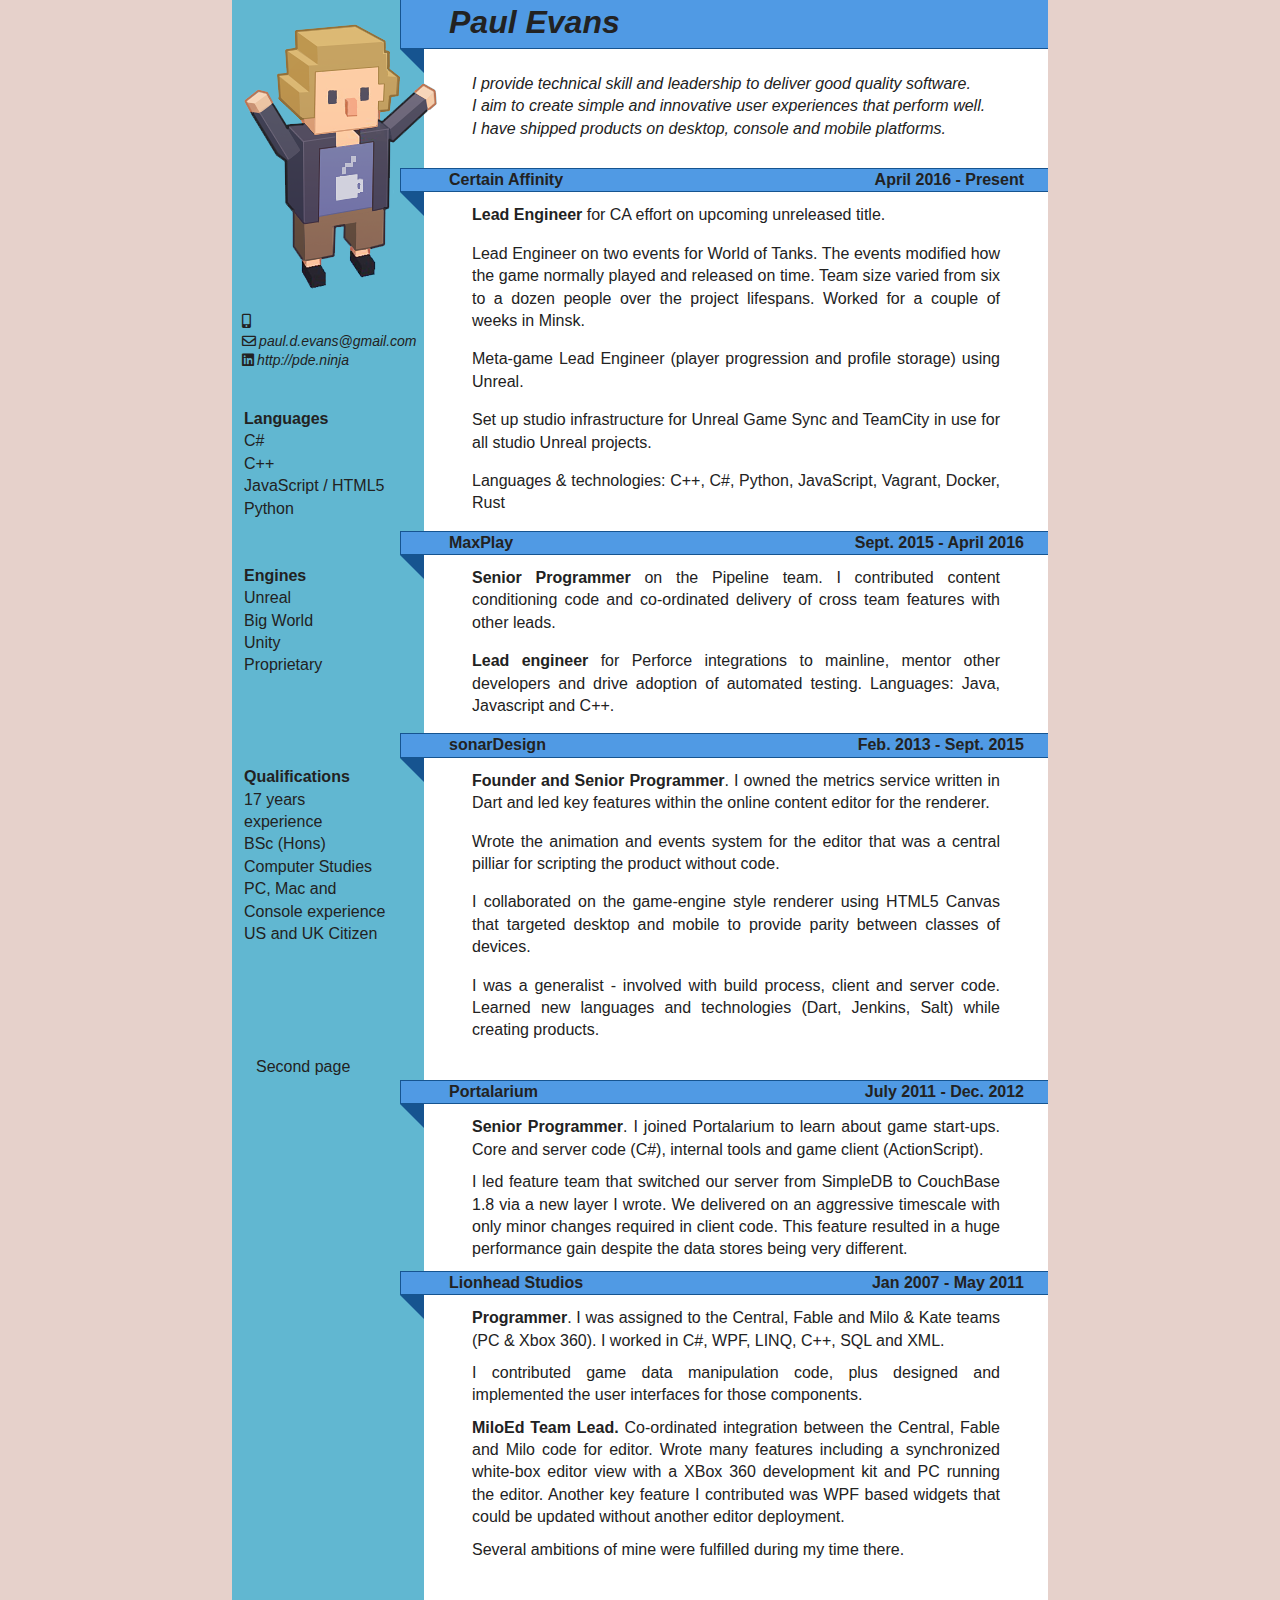
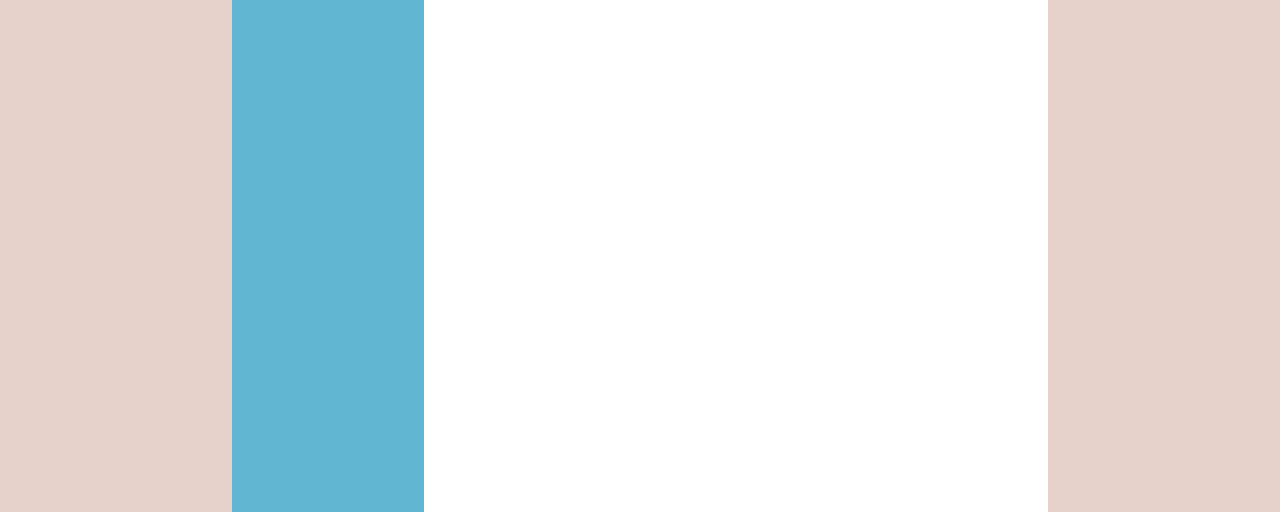
==== index.html @ 10032c57 "Added shipped part of goal" ====
<!doctype html>
<html class="no-js" lang="">
<head>
    <meta charset="utf-8">
    <meta http-equiv="x-ua-compatible" content="ie=edge">
    <title>Paul Evans Resume</title>
    <meta name="description" content="">
    <meta name="viewport" content="width=device-width, initial-scale=1">

    <link rel="apple-touch-icon" href="apple-touch-icon.png">
    <!-- Place favicon.ico in the root directory -->

    <link rel="stylesheet" href="css/normalize.css">
    <link href="css/fontawesome-all.css" rel="stylesheet">
    <!-- -->
    <!--
    <link rel="stylesheet" href="css/2016_main.css" title="chronological" id="mainStyle">
    <link rel="stylesheet" href="css/plain.css" title="plain">
    <link rel="stylesheet" href="css/201805_time_bubbles.css" id="mainStyle">
    -->
    <link rel="stylesheet" href="css/201805_clips.css" title="clips" id="mainStyle">
    <link rel="stylesheet" href="css/private.css">
    <link rel="stylesheet" href="no_dist/css/private.css">

    <script src="js/vendor/modernizr-2.8.3.min.js"></script>
</head>

<body class="color5bg" onload="finishedLoading()">
<!--[if lt IE 8]>
<p class="browserupgrade">You are using an <strong>outdated</strong> browser. Please <a href="http://browsehappy.com/">upgrade
    your browser</a> to improve your experience.</p>
<![endif]-->

<section class="resumePage">
    <span class="column1 color4bg">&nbsp;</span>
    <img id="changeToPlainElement" class="portraitImage201806" src="img/paule3.png"/>

    <address class="author color3abg">
        <a class="author" rel="author" id="changeToChronologicalElement">Paul Evans</a>
    </address>
    <span class="headerDecoration"></span>

    <address class="addressDetail">
        <span>
            <i class="addressInfo fas fa-mobile-alt ">&nbsp;</i><span class="mobilePhone"></span>
            <i class="addressInfo far fa-envelope ">&nbsp;</i><span class="personalEmail"></span>
            <i class="fab fa-linkedin addressInfo">&nbsp;</i><a href="http://pde.ninja">http://pde.ninja</a>
        </span>
    </address>

    <article class="goal">
        <span class="goalSentence">I provide technical skill and leadership to deliver good quality software.</span>
        <span class="goalSentence">I aim to create simple and innovative user experiences that perform well.</span>
        <span class="goalSentence">I have shipped products on desktop, console and mobile platforms. </span>
    </article>

    <article class="skills">
        <article>
            <ul>
                <li>
                    <ul>
                        <header>Languages</header>
                        <li>C#</li>
                        <li>C++</li>
                        <li>JavaScript / HTML5</li>
                        <li>Python</li>
                        <li>&nbsp;</li>
                        <li>&nbsp;</li>
                    </ul>
                </li>
                <li>
                    <ul>
                        <header>Engines</header>
                        <li>Unreal</li>
                        <li>Big World</li>
                        <li>Unity</li>
                        <li>Proprietary</li>
                        <li>&nbsp;</li>
                        <li>&nbsp;</li>
                        <li>&nbsp;</li>
                        <li>&nbsp;</li>
                    </ul>
                </li>
                <li>
                    <ul>
                        <header>Qualifications</header>
                        <li>17 years experience</li>
                        <li>BSc (Hons) Computer Studies</li>
                        <li>PC, Mac and Console experience</li>
                        <li>US and UK Citizen</li>
                        <li>&nbsp;</li>
                    </ul>
                </li>
            </ul>
        </article>

        <span class="skillsBoxDecoration"><span></span><span></span><span></span></span>
    </article>


    <section class="experience">
        <ul>
            <li>
                <article>
                    <header class="color3abg"><span>Certain Affinity</span><time class="timeLineDate" datetime="2016-04-01T00:00">
                        <span class="fromDate">April 2016</span>
                        - <span class="toDate">Present</span></time></header>
                    <span class="experienceHeaderDecoration"></span>

                    <article>
                        <p><span class="jobRole">Lead Engineer</span> for CA effort on upcoming unreleased title.</p>
                        <p>Lead Engineer on two events for World of Tanks.
                            The events modified how the game normally played and released on time. Team size varied from six to a dozen people over the project lifespans. Worked for a couple of weeks in Minsk.</p>
                        <p>Meta-game Lead Engineer (player progression and profile storage) using Unreal.</p>
                        <p>Set up studio infrastructure for Unreal Game Sync and TeamCity in use for all studio Unreal projects.</p>
                        <p>Languages & technologies: C++, C#, Python, JavaScript, Vagrant, Docker, Rust</p>
                    </article>
                </article>
                <article>
                    <div class="timeLineIcon timeLineIconMaxPlay">
                    </div>
                    <header class="color3abg"><span>MaxPlay</span><time class="timeLineDate" datetime="2015-09-01T00:00"><span class="fromDate">Sept. 2015</span>
                        - <span class="toDate">April 2016</span></time></header>
                    <span class="experienceHeaderDecoration"></span>

                    <article>
                        <p><span class="jobRole">Senior Programmer</span> on the Pipeline team. I contributed content conditioning code and
                            co-ordinated delivery of cross team features with other leads.</p>
                        <p><span class="jobRole">Lead engineer</span> for Perforce integrations to mainline, mentor other developers and drive adoption
                            of automated testing. Languages: Java, Javascript and C++.</p>
                    </article>
                </article>
            </li>
            <li>
                <article >
                    <div class="timeLineIcon timeLineIconSonar">
                    </div>
                    <header class="color3abg">sonarDesign<time class="timeLineDate" datetime="2013-02-01T00:00"><span class="fromDate">Feb. 2013</span> -
                        <span class="toDate">Sept. 2015</span></time></header>
                    <span class="experienceHeaderDecoration"></span>

                    <article>
                        <p><span class="jobRole">Founder and Senior Programmer</span>. I owned the metrics service written in Dart and led key
                            features within the online content editor for the renderer.</p>
                        <p>Wrote the animation and events system for the editor that was a central pilliar for scripting the product without code.</p>
                        <p>I collaborated on the game-engine style renderer using HTML5 Canvas that targeted desktop
                            and mobile to provide parity between classes of devices.</p>
                        <p>I was a generalist - involved with build process, client and server code. Learned new languages
                            and technologies (Dart, Jenkins, Salt) while creating products.</p>
                    </article>
                </article>
            </li>
        </ul>
    </section>
</section>

<section class="resumePage">
    <span class="column1 color4bg">&nbsp;</span>
    <section class="experience">
        <ul>
            <li>
                <article>
                    <div class="timeLineIcon timeLineIconPortalarium">
                    </div>
                    <header class="color3abg">Portalarium
                        <time class="timeLineDate" datetime="2011-07-01T00:00"><span class="fromDate">July 2011</span> -
                            <span class="toDate">Dec. 2012</span></time>
                    </header>

                    <span class="experienceHeaderDecoration"></span>
                    <article class="timeLineDetailDescription">
                        <p><span class="jobRole">Senior Programmer</span>. I joined Portalarium to learn about game start-ups.
                            Core and server code (C#), internal tools and game client (ActionScript). </p>
                        <p>I led feature team that switched our server from SimpleDB to
                            CouchBase 1.8 via a new layer I wrote. We delivered on an aggressive timescale with only
                            minor changes required in client code. This feature resulted in a huge performance gain despite
                            the
                            data stores being very different.
                        </p>
                    </article>
                </article>
            </li>
            <li>
                <article>
                    <div class="timeLineIcon timeLineIconLionhead">
                    </div>
                    <header class="color3abg">Lionhead Studios<time class="timeLineDate" datetime="2015-09-01T00:00"><span class="fromDate">Jan 2007</span> -
                        <span class="toDate">May 2011</span></time></header>
                    <span class="experienceHeaderDecoration"></span>

                    <article class="timeLineDetailDescription">
                        <p><span class="jobRole">Programmer</span>. I was assigned to the Central, Fable and Milo & Kate teams (PC & Xbox 360).
                            I worked in C#, WPF, LINQ, C++, SQL and XML.</p>
                        <p>I contributed game data manipulation code, plus designed and implemented the user
                            interfaces for those components.</p>
                        <p><span class="jobRole">MiloEd Team Lead.</span> Co-ordinated integration between the Central, Fable and
                            Milo code for editor. Wrote many features including a synchronized white-box
                            editor view with a XBox 360 development kit and PC running the editor.
                            Another key feature I contributed was WPF based widgets that could be updated
                            without another editor deployment.</p>
                        <p>Several ambitions of mine were fulfilled during my time there.</p>
                    </article>
                </article>
            </li>
        </ul>
    </section>

    <article class="interests">
        <span>
            Second page
        </span>
    </article>
</section>

<!--
<section class="resumePage">
    <header class="backgroundColourForSash mainHeader">
        <address><a rel="author" id="changeToChronologicalElement">Paul Evans</a>
            &nbsp;<span class="mobilePhone"></span>
            &nbsp;<span class="personalEmail"></span>
            &nbsp;<span class="website">http://pde.ninja</span>
        </address>
        <span class="headerCurveBackground"></span>
        <span class="headerCurve"></span>
    </header>


    <span class="headerPortraitObscurerRect">&nbsp;</span>
    <span class="headerPortraitObscurer">&nbsp;</span>

    <article class="backgroundColourForPortrait portrait"><img id="changeToPlainElement" class="portraitImage"
                                                               src="img/pixpaul.png"></article>

    <section class="backgroundColourForSash rightBar">
        <article class="physicalAddress topArticle">
            <address>&nbsp;
                <header>Address</header>
                <span class="physicalAddress"></span></address>
        </article>
        <article class="qualifications">
            <header>Qualifications</header>
            <ul>
                <li>Over 17 years of experience</li>
                <li>BSc (Hons) Computer Studies</li>
                <li>US Citizen</li>
            </ul>
        </article>
        <article class="languages">
            <header>Languages</header>
            <ul>
                <li>C#</li>
                <li>C++</li>
                <li>JavaScript</li>
                <li>Dart</li>
                <li>HTML5 &amp; CSS</li>
                <li>SQL &amp; NoSQL</li>
            </ul>
        </article>
        <article class="technology">
            <header>Engines</header>
            <ul>
                <li>Unreal</li>
                <li>Big World</li>
                <li>Unity</li>
                <li>Proprietary</li>
            </ul>
        </article>
        <article class="platforms">
            <header>Platforms</header>
            <ul>
                <li>Windows</li>
                <li>Mac</li>
                <li>Linux</li>
                <li>Android</li>
                <li>XBox 360</li>
            </ul>
        </article>
        <article class="interests">
            <header>Interests</header>
            <ul>
                <li>Video gaming</li>
                <li>Table top games</li>
                <li>Photography</li>
                <li>Travel</li>
                <li>Yoga</li>
                <li>Game jams</li>
                <li>Learning projects</li>
                <li>Writing articles</li>
            </ul>
        </article>
    </section>

    <div class="backgroundShapeLeftMolding"></div>
    <div class="backgroundShape"></div>

    <article class="goal legalSizeContentHorizontal">
        <span class="goalSentence">
            I provide technical skill and leadership to deliver good quality software.
        </span>
        <span class="goalSentence">
            I aim to create simple and innovative user experiences with high performance.
        </span>
    </article>

    <section class="mainContent legalSizeContentHorizontal">
        <article class="timeLineArticle">
            <header>Experience</header>
            <ul class="timeLineVertical timeLineVerticalColour">
                <li class="timeLineEvent">
                    <article class="timeLineDetail">
                        <div class="timeLineIcon timeLineIconMaxPlay">
                        </div>
                        <header>MaxPlay</header>
                        <time class="timeLineDate" datetime="2015-09-01T00:00"><span class="fromDate">Sept. 2015</span>
                            - <span class="toDate">Present</span></time>
                        <article class="timeLineDetailDescription">
                            <p>Senior Programmer on the Pipeline team. I contribute content conditioning code and
                                co-ordinate delivery of cross team features with other leads.</p>
                            <p>I own Perforce integrations to mainline, mentor other developers and drive adoption
                                of automated testing. Languages: C++, Java and Javascript.</p>
                        </article>
                    </article>
                </li>
                <li class="timeLineEvent">
                    <article class="timeLineDetail">
                        <div class="timeLineIcon timeLineIconSonar">
                        </div>
                        <header>sonarDesign</header>
                        <time class="timeLineDate" datetime="2013-02-01T00:00"><span class="fromDate">Feb. 2013</span> -
                            <span class="toDate">Sept. 2015</span></time>
                        <article class="timeLineDetailDescription">
                            <p>Founder and Senior Programmer. I owned the metrics service written in Dart and led key
                                features within the online content editor for the renderer.</p>
                            <p>I collaborated on the game-engine style renderer using HTML5 Canvas that targeted desktop and
                                mobile to provide
                                parity between classes of devices.</p>
                            <p>Generalist; involved with build process, client and server code. Learned new languages
                                and technologies (Jenkins, Salt) while creating products.</p>
                        </article>
                    </article>
                </li>
                <li class="timeLineEvent">
                    <article class="timeLineDetail">
                        <div class="timeLineIcon timeLineIconPortalarium">
                        </div>
                        <header>Portalarium</header>
                        <time class="timeLineDate" datetime="2011-07-01T00:00"><span class="fromDate">July 2011</span> -
                            <span class="toDate">Dec. 2012</span></time>
                        <article class="timeLineDetailDescription">
                            <p>Senior Programmer. I joined Portalarium to learn about game start-ups.
                                Core and server code (C#), internal tools and game client (ActionScript). </p>
                            <p>I led feature team that switched our server from SimpleDB to
                                CouchBase 1.8 via a new layer I wrote. We delivered on an aggressive timescale with only
                                minor changes required in client code. This feature resulted in a huge performance gain despite
                                the
                                data stores being very different.
                            </p>
                        </article>
                    </article>
                </li>
                <li class="timeLineEvent">
                    <article class="timeLineDetail">
                        <div class="timeLineIcon timeLineIconLionhead">
                        </div>
                        <header>Lionhead Studios</header>
                        <time class="timeLineDate" datetime="2015-09-01T00:00"><span class="fromDate">Jan 2007</span> -
                            <span class="toDate">May 2011</span></time>
                        <article class="timeLineDetailDescription">
                            <p>Programmer. I was assigned to the Central, Fable and Milo & Kate teams (PC & Xbox 360).
                                I worked in C#, WPF, LINQ, C++, SQL and XML.</p>
                            <p>I contributed game data manipulation code, plus designed and implemented the user
                                interfaces for those components.</p>
                            <p>I led the Milo editor team and co-ordinated integration between the Central, Fable and
                                Milo code. Wrote many features including a synchronized white-box
                                editor view with a XBox 360 development kit and PC running the editor.
                                Another key feature I contributed was WPF based widgets that could be updated
                                without another editor deployment.</p>
                            <p>Several ambitions of mine were fulfilled during my time there.</p>
                        </article>
                    </article>
                </li>
                <li class="timeLineEvent">
                    <article class="timeLineDetail">
                        <div class="timeLineIcon timeLineIconDs">
                        </div>
                        <header>DS Ltd</header>
                        <time class="timeLineDate" datetime="2001-06-01T00:00"><span class="fromDate">June 2001</span> -
                            <span class="toDate">Dec 2006</span></time>
                        <article class="timeLineDetailDescription">
                            <p>Programmer. I developed and designed software for libraries and learning centers (C++, SQL,
                                C#).
                                I fondly remember the first product I took from specification through to installation
                                in time for the opening of the Norfolk & Norwich Millennium Library (C++ kernel
                                programming).</p>
                        </article>
                    </article>
                </li>
                <li class="timeLineEvent">
                    <article class="timeLineDetail">
                        <div class="timeLineIcon timeLineIconSouthamptonInstitute">
                        </div>
                        <header>Solent University</header>
                        <time class="timeLineDate" datetime="2015-09-01T00:00"><span class="fromDate">Sept. 1997</span>
                            - <span class="toDate">June 2001</span></time>
                        <article class="timeLineDetailDescription">
                            <p>I elected to take as many programming related classes as possible.
                                For my dissertation I completed some neural network research.</p>
                        </article>
                    </article>
                </li>
            </ul>
            <div class="legalSize bottomHorizontalTimeLine">
                <div></div>
                <div></div>
                <div></div>
            </div>
        </article>
    </section>
</section>
-->

<script>
    function finishedLoading() {
        document.getElementById("changeToPlainElement").onclick = function () {
            document.getElementById("mainStyle").setAttribute("href", "css/plain.css");
        };

        document.getElementById("changeToClips").onclick = function () {
            document.getElementById("mainStyle").setAttribute("href", "css/201805_clips.css");
        };
    }
</script>
<!-- Google Analytics: change UA-XXXXX-X to be your site's ID. -->
<script>
    (function (b, o, i, l, e, r) {
        b.GoogleAnalyticsObject = l;
        b[l] || (b[l] =
                function () {
                    (b[l].q = b[l].q || []).push(arguments)
                });
        b[l].l = +new Date;
        e = o.createElement(i);
        r = o.getElementsByTagName(i)[0];
        e.src = 'https://www.google-analytics.com/analytics.js';
        r.parentNode.insertBefore(e, r)
    }(window, document, 'script', 'ga'));
    ga('create', 'UA-XXXXX-X', 'auto');
    ga('send', 'pageview');
</script>
</body>
</html>
---- css/2016_main.css ----
/*! HTML5 Boilerplate v5.3.0 | MIT License | https://html5boilerplate.com/ */

/*
 * What follows is the result of much research on cross-browser styling.
 * Credit left inline and big thanks to Nicolas Gallagher, Jonathan Neal,
 * Kroc Camen, and the H5BP dev community and team.
 */

/* ==========================================================================
   Base styles: opinionated defaults
   ========================================================================== */

html {
    color: #222;
    font-size: 1em;
    line-height: 1.4;
}

/*
 * Remove text-shadow in selection highlight:
 * https://twitter.com/miketaylr/status/12228805301
 *
 * These selection rule sets have to be separate.
 * Customize the background color to match your design.
 */

::-moz-selection {
    background: #b3d4fc;
    text-shadow: none;
}

::selection {
    background: #b3d4fc;
    text-shadow: none;
}

/*
 * A better looking default horizontal rule
 */

hr {
    display: block;
    height: 1px;
    border: 0;
    border-top: 1px solid #ccc;
    margin: 1em 0;
    padding: 0;
}

/*
 * Remove the gap between audio, canvas, iframes,
 * images, videos and the bottom of their containers:
 * https://github.com/h5bp/html5-boilerplate/issues/440
 */

audio,
canvas,
iframe,
img,
svg,
video {
    vertical-align: middle;
}

/*
 * Remove default fieldset styles.
 */

fieldset {
    border: 0;
    margin: 0;
    padding: 0;
}

/*
 * Allow only vertical resizing of textareas.
 */

textarea {
    resize: vertical;
}

/* ==========================================================================
   Browser Upgrade Prompt
   ========================================================================== */

.browserupgrade {
    margin: 0.2em 0;
    background: #ccc;
    color: #000;
    padding: 0.2em 0;
}

/* ==========================================================================
   Author's custom styles
   ========================================================================== */

@page {
    size: letter portrait;
}

body {
    font-family: 'Helvetica Neue', Helvetica, Arial, sans-serif;
    font-size: 15px;
    background-color: slategray;
    margin: auto;
}

/* .physicalAddress and .mobilePhone defined in private.css */
.backgroundColourEdges {
    background-color: #d7e4ed !important;
}

.backgroundColourForPortrait {
    background-color: #d7e4ed !important;
}

.backgroundColourForSash {
    background-color: #d7e4ed !important; /* !important for printing colour */
}

.backgroundShape {
    position: absolute;
    background-color: #ffffff !important;

    left: 0px;
    top: 40px;
    width: 650px;
    bottom: 0px;
    border-top-left-radius: 50px;
    border-top-right-radius: 50px;
}

.backgroundShapeLeftMolding {
    position: absolute;
    background-color: #ffffff !important;
    width: 110px;
    height: 200px;
    left: 0;
    top: 0;
    border-top-right-radius: 50px;
}

div.bottomHorizontalTimeLine {
    min-height: 40px;
    height: 40px;
    margin-top: -24px;
}

div.bottomHorizontalTimeLine :nth-child(1) {
    background-color: #7798b0 !important;
    position: absolute;
    left: 114px;
    width: 4px;
    height: 20px;
    border-bottom-left-radius: 100%;
}

div.bottomHorizontalTimeLine :nth-child(2) {
    background-color: #7798b0 !important;
    position: absolute;
    left: 118px;
    width: 600px;
    height: 4px;
    bottom: 20px;
}

div.bottomHorizontalTimeLine :nth-child(3) {
    background-color: #7798b0 !important;
    position: absolute;
    right: 80px;
    width: 20px;
    height: 20px;
    bottom: 12px;
    border-radius: 50%;
}

.goal {
    left: 120px;
    width: 510px;
    position: absolute;
    top: 50px;
    font-style: italic;
}

.headerPortraitObscurer {
    border-radius: 50%;
    width: 110px;
    height: 110px;
    position: absolute;
    top: 0px;
    left: 0px;
    background: white !important;
    z-index: 1;
}

.headerPortraitObscurerRect {
    width: 50px;
    height: 110px;
    position: absolute;
    top: 0px;
    left: 0px;
    background: white !important;
    z-index: 1;
}

.legalSize {
    min-height: 11.0in;
    max-height: 11.0in;
    min-width: 8.5in;
    max-width: 8.5in;
}

.mainHeader {
    position: absolute;
    top: 0;
    left: 0;
    height: 40px;
    width: 100%;
    border-top-right-radius: 50px;
    z-index: 1;
}

.mainHeader > address {
    font-style: normal;
    padding: 10px;
    width: 100%
}

.mainHeader > address :first-child {
    padding-left: 108px;
    font-weight: bold;
    text-decoration: none !important;
}

.mainHeader > address :nth-child(2) {
    padding-left: 60px;
}

.mainHeader > address :nth-child(3) {
    padding-left: 60px;
}

.mainHeader > address :nth-child(4) {
    float: right;
    padding-right: 60px;
    font-weight: bold;
    color: #284A6D;
}

.headerCurve {
    right: 0px;
    position: absolute;
    width: 50px;
    height: 50px;
    background: #d7e4ed !important;
    top: 0px;
    border-top-right-radius: 50px;
}

.headerCurveBackground {
    right: 0px;
    position: absolute;
    width: 48px;
    height: 48px;
    background: white !important;
    top: 0px;
}

.headerCurveBottom {
    right: 0px;
    position: absolute;
    width: 50px;
    height: 50px;
    background: #d7e4ed !important;
    bottom: 0px;
    border-bottom-right-radius: 50px;
}

.headerCurveBottomBackground {
    right: 0px;
    position: absolute;
    width: 48px;
    height: 48px;
    background: white !important;
    bottom: 0px;
}

.personalEmail:after {
    content: "paul.d.evans@gmail.com";
    visibility: visible;
}

.portrait {
    border-radius: 50%;
    width: 100px;
    height: 100px;
    position: absolute;
    top: 5px;
    left: 5px;
    z-index: 1;
}

.portraitConnectionToTimeLine {
    position: absolute;
    width: 100px;
    height: 45px;
    border-bottom: 4px solid #7798b0 !important;
    transform: translateY(38px) translateX(56px) rotate(55deg);
}

.portraitImage {
    position: absolute;
    top: 0;
    left: 0;
    right: 0;
    bottom: 0;
    margin: auto;
    width: 100px;
    height: 122px;
}

.portraitImage1 {
    position: absolute;
    top: 0;
    left: 0;
    right: 0;
    bottom: 0;
    margin: auto;
    width: 72px;
    height: 88px;
}

.resume {
    position: relative;
    left: 0px;
    top: 0px;
}

.resume .mainContent {
    position: absolute;
    top: 100px;
}

.rightBar {
    position: absolute;
    right: 0px;
    top: 0px;
    width: 150px;
    min-height: 11in;
    padding-left: 5px;
    padding-right: 5px;
}

.rightBar > article {
    margin-top: 33px;
}

.rightBar article:first-of-type {
    margin-top: 7px;
}

.rightBar > article header {
    font-weight: bold;
}

.rightBar > article ul {
    margin: 0;
    list-style: disc inside;
    padding-left: 6px;
}

.rightBar > article:nth-child(1) {
    padding-top: 20px;
}

/*
.rightBar > article:nth-child(2) {
    margin-top: 8px;
}

.rightBar > article:nth-child(3) {
    margin-top: 37px;
}

.rightBar > article:nth-child(4) {
    margin-top: 70px;
}

.rightBar > article:nth-child(5) {
    margin-top: 20px;
}

.rightBar > article:nth-child(6) {
    margin-top: 40px;
}
*/

.rightBarSpacer {
    background-color: #ffffff !important;
    height: 40px;
    width: 40px;
    content: "";
}

.timeLineArticle {
    text-align: left;
}

.timeLineArticle > header {
    display: none;
    border-bottom: black;
    border-bottom-width: 2px;
    border-bottom-style: solid;
}

.timeLineDetail > article {
    width: 505px
}

.timeLineDetail > header {
    font-size: 12px;
    position: absolute;
    margin-top: 0;
    margin-left: -145px;
    text-align: right;
    width: 100px;
}

.timeLineDetail > time {
    font-size: 12px;
    position: absolute;
    margin-top: 20px;
    margin-left: -145px;
    text-align: right;
    width: 100px;
}

.timeLineDetail > time > span.toDate {
    display: block;
}

.timeLineDetailDescription > p {
    margin-top: 0;
    margin-bottom: 10px;
}

.timeLineIcon {
    margin-top: 16px;
    margin-left: 60px;
    position: absolute;
    top: 0;
    left: 0;
    width: 32px;
    height: 32px;
    border-radius: 50%;
    box-shadow: 0 0 0 4px #7798b0, inset !important;
    background-repeat: no-repeat !important;
    background-size: cover !important;
}

/* trying background-image rather than image tag for the cover css style for the lollipop */
.timeLineIcon img {
    display: block;
    width: 32px;
    height: 32px;
    position: relative;
}

.timeLineIconDs {
    background-image: url("../img/dsicon.png") !important;
}

.timeLineIconLionhead {
    background-image: url("../img/lionheadicon.png") !important;
}

.timeLineIconMaxPlay {
    background-image: url("../img/maxplayicon.png") !important;
}

.timeLineIconPortalarium {
    background-image: url("../img/portalariumicon.png") !important;
}

.timeLineIconSonar {
    background-image: url("../img/sonaricon.png") !important;
}

.timeLineIconSouthamptonInstitute {
    background-image: url("../img/southamptoninstituteicon.png") !important;
}

.timeLineVertical {
    list-style: none;
    position: relative;
    padding-top: 4px;
}

.timeLineVertical::before {
    /* this is the vertical line */
    content: '';
    position: absolute;
    top: 0;
    left: 114px;
    height: 100%;
    width: 4px;
    background: #7798b0 !important;
}

.timeLineVertical > li {
    position: relative;
    padding-left: 100px;
    margin-bottom: 30px;
}

/* ==========================================================================
   Helper classes
   ========================================================================== */

/*
 * Hide visually and from screen readers
 */

.hidden {
    display: none !important;
}

/*
 * Hide only visually, but have it available for screen readers:
 * http://snook.ca/archives/html_and_css/hiding-content-for-accessibility
 */

.visuallyhidden {
    border: 0;
    clip: rect(0 0 0 0);
    height: 1px;
    margin: -1px;
    overflow: hidden;
    padding: 0;
    position: absolute;
    width: 1px;
}

/*
 * Extends the .visuallyhidden class to allow the element
 * to be focusable when navigated to via the keyboard:
 * https://www.drupal.org/node/897638
 */

.visuallyhidden.focusable:active,
.visuallyhidden.focusable:focus {
    clip: auto;
    height: auto;
    margin: 0;
    overflow: visible;
    position: static;
    width: auto;
}

/*
 * Hide visually and from screen readers, but maintain layout
 */

.invisible {
    visibility: hidden;
}

/*
 * Clearfix: contain floats
 *
 * For modern browsers
 * 1. The space content is one way to avoid an Opera bug when the
 *    `contenteditable` attribute is included anywhere else in the document.
 *    Otherwise it causes space to appear at the top and bottom of elements
 *    that receive the `clearfix` class.
 * 2. The use of `table` rather than `block` is only necessary if using
 *    `:before` to contain the top-margins of child elements.
 */

.clearfix:before,
.clearfix:after {
    content: " "; /* 1 */
    display: table; /* 2 */
}

.clearfix:after {
    clear: both;
}

/* ==========================================================================
   EXAMPLE Media Queries for Responsive Design.
   These examples override the primary ('mobile first') styles.
   Modify as content requires.
   ========================================================================== */

@media only screen and (min-width: 35em) {
    /* Style adjustments for viewports that meet the condition */
}

@media print,
(-webkit-min-device-pixel-ratio: 1.25),
(min-resolution: 1.25dppx),
(min-resolution: 120dpi) {
    /* Style adjustments for high resolution devices */
}

/* ==========================================================================
   Print styles.
   Inlined to avoid the additional HTTP request:
   http://www.phpied.com/delay-loading-your-print-css/
   ========================================================================== */

@media print {
    *,
    *:before,
    *:after,
    *:first-letter,
    *:first-line {
        background: transparent !important;
        color: #000 !important;
        /* Black prints faster:
                                          http://www.sanbeiji.com/archives/953 */
        box-shadow: none !important;
        text-shadow: none !important;
    }

    a,
    a:visited {
        text-decoration: underline;
    }

    a[href]:after {
        content: " (" attr(href) ")";
    }

    abbr[title]:after {
        content: " (" attr(title) ")";
    }

    /*
     * Don't show links that are fragment identifiers,
     * or use the `javascript:` pseudo protocol
     */
    a[href^="#"]:after,
    a[href^="javascript:"]:after {
        content: "";
    }

    pre,
    blockquote {
        border: 1px solid #999;
        page-break-inside: avoid;
    }

    /*
     * Printing Tables:
     * http://css-discuss.incutio.com/wiki/Printing_Tables
     */
    thead {
        display: table-header-group;
    }

    tr,
    img {
        page-break-inside: avoid;
    }

    img {
        max-width: 100% !important;
    }

    p,
    h2,
    h3 {
        orphans: 3;
        widows: 3;
    }

    h2,
    h3 {
        page-break-after: avoid;
    }
}

@media print {
    * {
        -webkit-print-color-adjust: exact;
    }
}
---- css/plain.css ----
/*! HTML5 Boilerplate v5.3.0 | MIT License | https://html5boilerplate.com/ */

/*
 * What follows is the result of much research on cross-browser styling.
 * Credit left inline and big thanks to Nicolas Gallagher, Jonathan Neal,
 * Kroc Camen, and the H5BP dev community and team.
 */

/* ==========================================================================
   Base styles: opinionated defaults
   ========================================================================== */

html {
    color: #222;
    font-size: 1em;
    line-height: 1.4;
}

/*
 * Remove text-shadow in selection highlight:
 * https://twitter.com/miketaylr/status/12228805301
 *
 * These selection rule sets have to be separate.
 * Customize the background color to match your design.
 */

::-moz-selection {
    background: #b3d4fc;
    text-shadow: none;
}

::selection {
    background: #b3d4fc;
    text-shadow: none;
}

/*
 * A better looking default horizontal rule
 */

hr {
    display: block;
    height: 1px;
    border: 0;
    border-top: 1px solid #ccc;
    margin: 1em 0;
    padding: 0;
}

/*
 * Remove the gap between audio, canvas, iframes,
 * images, videos and the bottom of their containers:
 * https://github.com/h5bp/html5-boilerplate/issues/440
 */

audio,
canvas,
iframe,
img,
svg,
video {
    vertical-align: middle;
}

/*
 * Remove default fieldset styles.
 */

fieldset {
    border: 0;
    margin: 0;
    padding: 0;
}

/*
 * Allow only vertical resizing of textareas.
 */

textarea {
    resize: vertical;
}

/* ==========================================================================
   Browser Upgrade Prompt
   ========================================================================== */

.browserupgrade {
    margin: 0.2em 0;
    background: #ccc;
    color: #000;
    padding: 0.2em 0;
}

/* ==========================================================================
   Author's custom styles
   ========================================================================== */

@page {
    size: letter portrait;
}

body {
    font-family: 'Helvetica Neue', Helvetica, Arial, sans-serif;
    font-size: 15px;
    background-color: #555555;
    margin: auto;
}

/* .physicalAddress and .mobilePhone defined in private.css */
.backgroundColourEdges {
    background-color: #d7e4ed !important;
}

.backgroundColourForPortrait {
    background-color: #d7e4ed !important;
}

.backgroundColourForSash {
    background-color: #ffffff !important; /* !important for printing colour */
}

.backgroundShape {
    display: none;
}

.backgroundShapeLeftMolding {
    display: none;
}

div.bottomHorizontalTimeLine {
   display: none;
}

div.bottomHorizontalTimeLine :nth-child(1) {
    display: none;
}

div.bottomHorizontalTimeLine :nth-child(2) {
    display: none;
}

div.bottomHorizontalTimeLine :nth-child(3) {
    display: none;
}

.goal {
    position: absolute;
    text-align: center;
    font-style: italic;
}

.goal :nth-child(2) {
    display: block;
}

.legalSize {
    min-height: 11.0in;
    max-height: 11.0in;
    min-width: 8.5in;
    max-width: 8.5in;
}

.legalSizeContentHorizontal {
    left: 60px;
    right: 60px;
}

.mainHeader {
    position: relative;
    font-size: 17px;
}

.mainHeader > address {
    font-style: normal;
    padding: 10px;
    width: 100%
}

.mainHeader > address :first-child {
    padding-left: 50px;
    font-weight: bold;
    text-decoration: none !important;
}

.mainHeader > address :nth-child(2) {
    padding-left: 60px;
}

.mainHeader > address :nth-child(3) {
    padding-left: 60px;
}

.mainHeader > address :nth-child(4) {
    position: absolute;
    right: 60px;
    font-weight: bold;
    color: #284A6D;
}

.headerCurve {
    display: none;
}

.headerCurveBackground {
    display: none;
}

.headerCurveBottom {
    display: none;
}

.headerCurveBottomBackground {
    display: none;
}

.headerPortraitObscurer {
    display: none;
}

.headerPortraitObscurerRect {
    display: none;
}

.personalEmail:after {
    content: "paul.d.evans@gmail.com";
    visibility: visible;
}

.portrait {
    display: none;
}

.portraitConnectionToTimeLine {
    display: none;
}

.portraitImage {
    display: none;
    position: absolute;
    top: 0;
    left: 0;
    right: 0;
    bottom: 0;
    margin: auto;
    width: 100px;
    height: 122px;
}

.portraitImage1 {
    display: none;
    position: absolute;
    top: 0;
    left: 0;
    right: 0;
    bottom: 0;
    margin: auto;
    width: 72px;
    height: 88px;
}

.resume {
    position: relative;
    left: 0px;
    top: 0px;
}

.resume .mainContent {
    position: absolute;
    top: 80px;
}

.rightBar {
    display: none;
}

.rightBar > article {
    margin-top: 60px;
}

.rightBar article:first-of-type {
    margin-top: 7px;
}

.rightBar > article header {
    font-weight: bold;
}

.rightBar > article ul {
    margin: 0;
    list-style: disc inside;
    padding-left: 6px;
}

.rightBar > article:nth-child(1) {
    padding-top: 80px;
}

/*
.rightBar > article:nth-child(2) {
    margin-top: 8px;
}

.rightBar > article:nth-child(3) {
    margin-top: 37px;
}

.rightBar > article:nth-child(4) {
    margin-top: 70px;
}

.rightBar > article:nth-child(5) {
    margin-top: 20px;
}

.rightBar > article:nth-child(6) {
    margin-top: 40px;
}
*/

.timeLineArticle {
}

.timeLineArticle > header {
    display: none;
    border-bottom: black;
    border-bottom-width: 2px;
    border-bottom-style: solid;
}

.timeLineDetail > article {
}

.timeLineDetail > header {
    font-weight: bold;
    display: inline;
}

.timeLineDetail > time {
    position: absolute;
    right: 0px;
    font-style: italic;
    font-weight: bold;
}

.timeLineDetailDescription > p {
    margin-top: 0;
    margin-bottom: 10px;
}

.timeLineIcon {
    display: none;
    margin-top: 16px;
    margin-left: 60px;
    position: absolute;
    top: 0;
    left: 0;
    width: 32px;
    height: 32px;
    border-radius: 50%;
    box-shadow: 0 0 0 4px #7798b0, inset !important;
    background-repeat: no-repeat !important;
    background-size: cover !important;
}

/* trying background-image rather than image tag for the cover css style for the lollipop */
.timeLineIcon img {
    display: block;
    width: 32px;
    height: 32px;
    position: relative;
}

.timeLineIconDs {
    background-image: url("../img/dsicon.png") !important;
}

.timeLineIconLionhead {
    background-image: url("../img/lionheadicon.png") !important;
}

.timeLineIconMaxPlay {
    background-image: url("../img/maxplayicon.png") !important;
}

.timeLineIconPortalarium {
    background-image: url("../img/portalariumicon.png") !important;
}

.timeLineIconSonar {
    background-image: url("../img/sonaricon.png") !important;
}

.timeLineIconSouthamptonInstitute {
    background-image: url("../img/southamptoninstituteicon.png") !important;
}

.timeLineVertical {
    margin-top: 10px;
    list-style: none;
    position: relative;
    padding-left: 0px;
    text-align: justify;
}

.timeLineVertical > li {
    position: relative;
    padding-left: 0px;
    margin-bottom: 20px;
}

/* ==========================================================================
   Helper classes
   ========================================================================== */

/*
 * Hide visually and from screen readers
 */

.hidden {
    display: none !important;
}

/*
 * Hide only visually, but have it available for screen readers:
 * http://snook.ca/archives/html_and_css/hiding-content-for-accessibility
 */

.visuallyhidden {
    border: 0;
    clip: rect(0 0 0 0);
    height: 1px;
    margin: -1px;
    overflow: hidden;
    padding: 0;
    position: absolute;
    width: 1px;
}

/*
 * Extends the .visuallyhidden class to allow the element
 * to be focusable when navigated to via the keyboard:
 * https://www.drupal.org/node/897638
 */

.visuallyhidden.focusable:active,
.visuallyhidden.focusable:focus {
    clip: auto;
    height: auto;
    margin: 0;
    overflow: visible;
    position: static;
    width: auto;
}

/*
 * Hide visually and from screen readers, but maintain layout
 */

.invisible {
    visibility: hidden;
}

/*
 * Clearfix: contain floats
 *
 * For modern browsers
 * 1. The space content is one way to avoid an Opera bug when the
 *    `contenteditable` attribute is included anywhere else in the document.
 *    Otherwise it causes space to appear at the top and bottom of elements
 *    that receive the `clearfix` class.
 * 2. The use of `table` rather than `block` is only necessary if using
 *    `:before` to contain the top-margins of child elements.
 */

.clearfix:before,
.clearfix:after {
    content: " "; /* 1 */
    display: table; /* 2 */
}

.clearfix:after {
    clear: both;
}

/* ==========================================================================
   EXAMPLE Media Queries for Responsive Design.
   These examples override the primary ('mobile first') styles.
   Modify as content requires.
   ========================================================================== */

@media only screen and (min-width: 35em) {
    /* Style adjustments for viewports that meet the condition */
}

@media print,
       (-webkit-min-device-pixel-ratio: 1.25),
       (min-resolution: 1.25dppx),
       (min-resolution: 120dpi) {
    /* Style adjustments for high resolution devices */
}

/* ==========================================================================
   Print styles.
   Inlined to avoid the additional HTTP request:
   http://www.phpied.com/delay-loading-your-print-css/
   ========================================================================== */

@media print {
    *,
    *:before,
    *:after,
    *:first-letter,
    *:first-line {
        background: transparent !important;
        color: #000 !important; /* Black prints faster:
                                   http://www.sanbeiji.com/archives/953 */
        box-shadow: none !important;
        text-shadow: none !important;
    }

    a,
    a:visited {
        text-decoration: underline;
    }

    a[href]:after {
        content: " (" attr(href) ")";
    }

    abbr[title]:after {
        content: " (" attr(title) ")";
    }

    /*
     * Don't show links that are fragment identifiers,
     * or use the `javascript:` pseudo protocol
     */

    a[href^="#"]:after,
    a[href^="javascript:"]:after {
        content: "";
    }

    pre,
    blockquote {
        border: 1px solid #999;
        page-break-inside: avoid;
    }

    /*
     * Printing Tables:
     * http://css-discuss.incutio.com/wiki/Printing_Tables
     */

    thead {
        display: table-header-group;
    }

    tr,
    img {
        page-break-inside: avoid;
    }

    img {
        max-width: 100% !important;
    }

    p,
    h2,
    h3 {
        orphans: 3;
        widows: 3;
    }

    h2,
    h3 {
        page-break-after: avoid;
    }
}

@media print {
    * {-webkit-print-color-adjust: exact;}
}
---- css/201805_time_bubbles.css ----
/*! HTML5 Boilerplate v5.3.0 | MIT License | https://html5boilerplate.com/ */

/*
 * What follows is the result of much research on cross-browser styling.
 * Credit left inline and big thanks to Nicolas Gallagher, Jonathan Neal,
 * Kroc Camen, and the H5BP dev community and team.
 */

/* ==========================================================================
   Base styles: opinionated defaults
   ========================================================================== */

html {
    color: #222;
    font-size: 1em;
    line-height: 1.4;
}

/*
 * Remove text-shadow in selection highlight:
 * https://twitter.com/miketaylr/status/12228805301
 *
 * These selection rule sets have to be separate.
 * Customize the background color to match your design.
 */

::-moz-selection {
    background: #b3d4fc;
    text-shadow: none;
}

::selection {
    background: #b3d4fc;
    text-shadow: none;
}

/*
 * A better looking default horizontal rule
 */

hr {
    display: block;
    height: 1px;
    border: 0;
    border-top: 1px solid #ccc;
    margin: 1em 0;
    padding: 0;
}

/*
 * Remove the gap between audio, canvas, iframes,
 * images, videos and the bottom of their containers:
 * https://github.com/h5bp/html5-boilerplate/issues/440
 */

audio,
canvas,
iframe,
img,
svg,
video {
    vertical-align: middle;
}

/*
 * Remove default fieldset styles.
 */

fieldset {
    border: 0;
    margin: 0;
    padding: 0;
}

/*
 * Allow only vertical resizing of textareas.
 */

textarea {
    resize: vertical;
}

/* ==========================================================================
   Browser Upgrade Prompt
   ========================================================================== */

.browserupgrade {
    margin: 0.2em 0;
    background: #ccc;
    color: #000;
    padding: 0.2em 0;
}

/* ==========================================================================
   Author's custom styles
   ========================================================================== */

@page {
    size: letter portrait;
}

body {
    font-family: 'Helvetica Neue', Helvetica, Arial, sans-serif;
    font-size: 15px;
    background-color: slategray;
    margin: auto;
}

/* .physicalAddress and .mobilePhone defined in private.css */
.backgroundColourEdges {
    background-color: #d7e4ed !important;
}

.backgroundColourForPortrait {
    background-color: #d7e4ed !important;
}

.backgroundShape {
    position: absolute;
    background-color: #ffffff !important;

    left: 0px;
    top: 40px;
    width: 650px;
    bottom: 0px;
    border-top-left-radius: 50px;
    border-top-right-radius: 50px;
}

.backgroundShapeLeftMolding {
    position: absolute;
    background-color: #ffffff !important;
    width: 110px;
    height: 200px;
    left: 0;
    top: 0;
    border-top-right-radius: 50px;
}

div.bottomHorizontalTimeLine {
    min-height: 40px;
    height: 40px;
    margin-top: -24px;
}

div.bottomHorizontalTimeLine :nth-child(1) {
    background-color: #7798b0 !important;
    position: absolute;
    left: 114px;
    width: 4px;
    height: 20px;
    border-bottom-left-radius: 100%;
}

div.bottomHorizontalTimeLine :nth-child(2) {
    background-color: #7798b0 !important;
    position: absolute;
    left: 118px;
    width: 600px;
    height: 4px;
    bottom: 20px;
}

div.bottomHorizontalTimeLine :nth-child(3) {
    background-color: #7798b0 !important;
    position: absolute;
    right: 80px;
    width: 20px;
    height: 20px;
    bottom: 12px;
    border-radius: 50%;
}

.goal {
    left: 120px;
    width: 510px;
    position: absolute;
    top: 50px;
    font-style: italic;
}

.headerPortraitObscurer {
    border-radius: 50%;
    width: 110px;
    height: 110px;
    position: absolute;
    top: 0px;
    left: 0px;
    background: white !important;
    z-index: 1;
}

.headerPortraitObscurerRect {
    width: 50px;
    height: 110px;
    position: absolute;
    top: 0px;
    left: 0px;
    background: white !important;
    z-index: 1;
}

.mainHeader {
    position: absolute;
    top: 0;
    left: 0;
    height: 40px;
    width: 100%;
    border-top-right-radius: 50px;
    z-index: 1;
}

.mainHeader > address {
    font-style: normal;
    padding: 10px;
    width: 100%
}

.mainHeader > address :first-child {
    padding-left: 108px;
    font-weight: bold;
    text-decoration: none !important;
}

.mainHeader > address :nth-child(2) {
    padding-left: 60px;
}

.mainHeader > address :nth-child(3) {
    padding-left: 60px;
}

.mainHeader > address :nth-child(4) {
    float: right;
    padding-right: 60px;
    font-weight: bold;
    color: #284A6D;
}

.headerCurve {
    right: 0px;
    position: absolute;
    width: 50px;
    height: 50px;
    background: #d7e4ed !important;
    top: 0px;
    border-top-right-radius: 50px;
}

.headerCurveBackground {
    right: 0px;
    position: absolute;
    width: 48px;
    height: 48px;
    background: white !important;
    top: 0px;
}

.headerCurveBottom {
    right: 0px;
    position: absolute;
    width: 50px;
    height: 50px;
    background: #d7e4ed !important;
    bottom: 0px;
    border-bottom-right-radius: 50px;
}

.headerCurveBottomBackground {
    right: 0px;
    position: absolute;
    width: 48px;
    height: 48px;
    background: white !important;
    bottom: 0px;
}

.page {

}

.personalEmail:after {
    content: "paul.d.evans@gmail.com";
    visibility: visible;
}

.portrait {
    border-radius: 50%;
    width: 100px;
    height: 100px;
    position: absolute;
    top: 5px;
    left: 5px;
    z-index: 1;
}

.portraitConnectionToTimeLine {
    position: absolute;
    width: 100px;
    height: 45px;
    border-bottom: 4px solid #7798b0 !important;
    transform: translateY(38px) translateX(56px) rotate(55deg);
}

.portraitImage {
    position: absolute;
    top: 0;
    left: 0;
    right: 0;
    bottom: 0;
    margin: auto;
    width: 100px;
    height: 122px;
}

.portraitImage1 {
    position: absolute;
    top: 0;
    left: 0;
    right: 0;
    bottom: 0;
    margin: auto;
    width: 72px;
    height: 88px;
}

.resumePage {
    position: relative;
    left: 0px;
    top: 0px;
}

.resumePage .mainContent {
    position: absolute;
    top: 100px;
}

.resumePage, .legalSize {
    min-height: 11.0in;
    max-height: 11.0in;
    min-width: 8.5in;
    max-width: 8.5in;
}

.resumePage, .backgroundColourForSash {
    background-color: #d7e4ed !important; /* !important for printing colour */
}

.rightBar {
    position: absolute;
    right: 0px;
    top: 0px;
    width: 150px;
    min-height: 11in;
    padding-left: 5px;
    padding-right: 5px;
}

.rightBar > article {
    margin-top: 33px;
}

.rightBar article:first-of-type {
    margin-top: 7px;
}

.rightBar > article header {
    font-weight: bold;
}

.rightBar > article ul {
    margin: 0;
    list-style: disc inside;
    padding-left: 6px;
}

.rightBar > article:nth-child(1) {
    padding-top: 20px;
}

/*
.rightBar > article:nth-child(2) {
    margin-top: 8px;
}

.rightBar > article:nth-child(3) {
    margin-top: 37px;
}

.rightBar > article:nth-child(4) {
    margin-top: 70px;
}

.rightBar > article:nth-child(5) {
    margin-top: 20px;
}

.rightBar > article:nth-child(6) {
    margin-top: 40px;
}
*/

.rightBarSpacer {
    background-color: #ffffff !important;
    height: 40px;
    width: 40px;
    content: "";
}

.timeLineArticle {
    text-align: left;
}

.timeLineArticle > header {
    display: none;
    border-bottom: black;
    border-bottom-width: 2px;
    border-bottom-style: solid;
}

.timeLineDetail > article {
    width: 505px
}

.timeLineDetail > header {
    font-size: 12px;
    position: absolute;
    margin-top: 0;
    margin-left: -145px;
    text-align: right;
    width: 100px;
}

.timeLineDetail > time {
    font-size: 12px;
    position: absolute;
    margin-top: 20px;
    margin-left: -145px;
    text-align: right;
    width: 100px;
}

.timeLineDetail > time > span.toDate {
    display: block;
}

.timeLineDetailDescription > p {
    margin-top: 0;
    margin-bottom: 10px;
}

.timeLineIcon {
    margin-top: 16px;
    margin-left: 60px;
    position: absolute;
    top: 0;
    left: 0;
    width: 32px;
    height: 32px;
    border-radius: 50%;
    box-shadow: 0 0 0 4px #7798b0, inset !important;
    background-repeat: no-repeat !important;
    background-size: cover !important;
}

/* trying background-image rather than image tag for the cover css style for the lollipop */
.timeLineIcon img {
    display: block;
    width: 32px;
    height: 32px;
    position: relative;
}

.timeLineIconDs {
    background-image: url("../img/dsicon.png") !important;
}

.timeLineIconLionhead {
    background-image: url("../img/lionheadicon.png") !important;
}

.timeLineIconMaxPlay {
    background-image: url("../img/maxplayicon.png") !important;
}

.timeLineIconPortalarium {
    background-image: url("../img/portalariumicon.png") !important;
}

.timeLineIconSonar {
    background-image: url("../img/sonaricon.png") !important;
}

.timeLineIconSouthamptonInstitute {
    background-image: url("../img/southamptoninstituteicon.png") !important;
}

.timeLineVertical {
    list-style: none;
    position: relative;
    padding-top: 4px;
}

.timeLineVertical::before {
    /* this is the vertical line */
    content: '';
    position: absolute;
    top: 0;
    left: 114px;
    height: 100%;
    width: 4px;
    background: #7798b0 !important;
}

.timeLineVertical > li {
    position: relative;
    padding-left: 100px;
    margin-bottom: 30px;
}

/* ==========================================================================
   Helper classes
   ========================================================================== */

/*
 * Hide visually and from screen readers
 */

.hidden {
    display: none !important;
}

/*
 * Hide only visually, but have it available for screen readers:
 * http://snook.ca/archives/html_and_css/hiding-content-for-accessibility
 */

.visuallyhidden {
    border: 0;
    clip: rect(0 0 0 0);
    height: 1px;
    margin: -1px;
    overflow: hidden;
    padding: 0;
    position: absolute;
    width: 1px;
}

/*
 * Extends the .visuallyhidden class to allow the element
 * to be focusable when navigated to via the keyboard:
 * https://www.drupal.org/node/897638
 */

.visuallyhidden.focusable:active,
.visuallyhidden.focusable:focus {
    clip: auto;
    height: auto;
    margin: 0;
    overflow: visible;
    position: static;
    width: auto;
}

/*
 * Hide visually and from screen readers, but maintain layout
 */

.invisible {
    visibility: hidden;
}

/*
 * Clearfix: contain floats
 *
 * For modern browsers
 * 1. The space content is one way to avoid an Opera bug when the
 *    `contenteditable` attribute is included anywhere else in the document.
 *    Otherwise it causes space to appear at the top and bottom of elements
 *    that receive the `clearfix` class.
 * 2. The use of `table` rather than `block` is only necessary if using
 *    `:before` to contain the top-margins of child elements.
 */

.clearfix:before,
.clearfix:after {
    content: " "; /* 1 */
    display: table; /* 2 */
}

.clearfix:after {
    clear: both;
}

/* ==========================================================================
   EXAMPLE Media Queries for Responsive Design.
   These examples override the primary ('mobile first') styles.
   Modify as content requires.
   ========================================================================== */

@media only screen and (min-width: 35em) {
    /* Style adjustments for viewports that meet the condition */
}

@media print,
(-webkit-min-device-pixel-ratio: 1.25),
(min-resolution: 1.25dppx),
(min-resolution: 120dpi) {
    /* Style adjustments for high resolution devices */
}

/* ==========================================================================
   Print styles.
   Inlined to avoid the additional HTTP request:
   http://www.phpied.com/delay-loading-your-print-css/
   ========================================================================== */

@media print {
    *,
    *:before,
    *:after,
    *:first-letter,
    *:first-line {
        background: transparent !important;
        color: #000 !important;
        /* Black prints faster:
                                          http://www.sanbeiji.com/archives/953 */
        box-shadow: none !important;
        text-shadow: none !important;
    }

    a,
    a:visited {
        text-decoration: underline;
    }

    a[href]:after {
        content: " (" attr(href) ")";
    }

    abbr[title]:after {
        content: " (" attr(title) ")";
    }

    /*
     * Don't show links that are fragment identifiers,
     * or use the `javascript:` pseudo protocol
     */
    a[href^="#"]:after,
    a[href^="javascript:"]:after {
        content: "";
    }

    pre,
    blockquote {
        border: 1px solid #999;
        page-break-inside: avoid;
    }

    /*
     * Printing Tables:
     * http://css-discuss.incutio.com/wiki/Printing_Tables
     */
    thead {
        display: table-header-group;
    }

    tr,
    img {
        page-break-inside: avoid;
    }

    img {
        max-width: 100% !important;
    }

    p,
    h2,
    h3 {
        orphans: 3;
        widows: 3;
    }

    h2,
    h3 {
        page-break-after: avoid;
    }
}

@media print {
    * {
        -webkit-print-color-adjust: exact;
    }
}
---- css/201805_clips.css ----
/*! HTML5 Boilerplate v5.3.0 | MIT License | https://html5boilerplate.com/ */

/*
 * What follows is the result of much research on cross-browser styling.
 * Credit left inline and big thanks to Nicolas Gallagher, Jonathan Neal,
 * Kroc Camen, and the H5BP dev community and team.
 */


/* ==========================================================================
   Base styles: opinionated defaults
   ========================================================================== */

a {
    color: inherit;
    text-decoration: inherit;
}

/*
 * Remove text-shadow in selection highlight:
 * https://twitter.com/miketaylr/status/12228805301
 *
 * These selection rule sets have to be separate.
 * Customize the background color to match your design.
 */

::-moz-selection {
    background: #E6D1CB;
    text-shadow: none;
}

::selection {
    background: #b3d4fc;
    text-shadow: none;
}

/*
 * A better looking default horizontal rule
 */

hr {
    display: block;
    height: 1px;
    border: 0;
    border-top: 1px solid #ccc;
    margin: 1em 0;
    padding: 0;
}

/*
 * Remove the gap between audio, canvas, iframes,
 * images, videos and the bottom of their containers:
 * https://github.com/h5bp/html5-boilerplate/issues/440
 */

audio,
canvas,
iframe,
img,
svg,
video {
    vertical-align: middle;
}

/*
 * Remove default fieldset styles.
 */

fieldset {
    border: 0;
    margin: 0;
    padding: 0;
}

/*
 * Allow only vertical resizing of textareas.
 */

textarea {
    resize: vertical;
}

/* ==========================================================================
   Browser Upgrade Prompt
   ========================================================================== */

.browserupgrade {
    margin: 0.2em 0;
    background: #ccc;
    color: #000;
    padding: 0.2em 0;
}

/* ==========================================================================
   Author's custom styles
   ========================================================================== */

/* Golden Ratio: 1.61803398875 */

@page {
    margin: 0in;
    size: letter portrait;
}

article {
    page-break-before: avoid;
}

body {
    font-family: 'Helvetica Neue', Helvetica, Arial, sans-serif;
    font-size: 16px;
}

body > section {
    background-color: #FFFFFF;
    height: 11.0in;
    margin-bottom: auto;
    margin-left: auto;
    margin-right: auto;
    margin-top: auto;
    page-break-after: always;
    page-break-before: avoid;
    width: 8.5in;
}

/*
body > section > address {
    margin-left: 0in;
    margin-right: 0.25in;
    top: 0.25in;
    left: 2.25in;
}

body > section > address i {
    margin-left: 0.125in;
}

body > section > address > a[rel="author"] {
    font-weight: bold;
}

*/

body > section > address.author {
    border-bottom:  solid rgba(22, 84, 144, 1.0);
    border-left:  solid rgba(22, 84, 144, 1.0);
    border-width: 1px;
    display: block;
    font-size: 200%;
    font-weight: bold;
    height: 0.5in;
    left: 0in;
    margin-left: 1.75in;
    position: relative;
    right: 0in;
}

body > section > address.author > a {
    display: inline-block;
    left: 0in;
    margin-left: 0.5in;
    margin-right: 0.25in;
    position: absolute;
}

body > section > address.addressDetail {
    position: absolute;
    top: 3.25in;
}

body > section > address.addressDetail > span {
    font-size: 14px;
    left: 0.1in;
    margin-left: 0in;
    margin-right: 0.25in;
    position: absolute;
}

body > section > address.addressDetail > a[rel="author"] {
    font-weight: bold;
    margin-left: 0.25in;
}

body > section > address.addressDetail > span > i.addressInfo {
    clear: left;
    display: inline;
}

body > section > article {
    position: relative;
    margin-left: 0.25in;
    margin-right: 0.25in;
}

body > section:first-of-type.resumePage .experience {
    top: 1.75in;
}

body > section:nth-of-type(2).resumePage .experience {
    top: 0.25in;
}

body > section .experience {
    position: absolute;
}

body > section > .experience ul {
    margin-top: 0px;
    list-style: none;
    position: relative;
    padding-left: 0px;
    text-align: justify;
}

body > section > .experience > ul > li > article > header {
    border-bottom:  solid rgba(22, 84, 144, 1.0);
    border-left:  solid rgba(22, 84, 144, 1.0);
    border-top:  solid rgba(22, 84, 144, 1.0);
    border-width: 1px;
    font-weight: bold;
    margin-left: 1.75in;
    padding-left: 0.50in;
}

body > section > .experience > ul > li > article > header > time {
    font-weight: bold;
    position: absolute;
    right: 0.25in;
}

body > section > .experience > ul > li > article > article {
    margin-left: 2.5in;
    margin-right: 0.5in;
    margin-top: 0.125in;
}

body > section > .experience > ul > li > article > article > p {
    margin-top: 0;
}

body > section > .experience > ul > li > article .experienceHeaderDecoration {
    display:inline-block;
    border-bottom:0.25in solid rgba(0,0,0,0);
    border-right:0.25in solid rgba(22, 84, 144, 1.0);
    left: 1.75in;
    position: absolute;
}

body > section > article.skills {
    left: 0in;
    margin-left: 0.125in;
    margin-right: 0.25in;
    position: absolute;
    right: 6.5in;
    top: 4.25in;
}

body > section > article.skills > article header
{
    font-weight: bold;
    margin: 0in;
}

body > section > article.skills > article ul
{
    list-style-type: none;
    margin: 0in;
    overflow: hidden;
    padding-left: 0in;
    position: relative;
    text-align: justify;
}

body > section > article.skills > article > ul > li
{
    float: none;
    margin-right: 0.125in;
}

body > section > article.skills > article > ul > li > ul > li
{
    text-align: left;
}

body > section > article.skillsBox {
    left: 2.25in;
    margin-left: 0in;
    margin-right: 0in;
    position: absolute;
    right: 0.25in;
    top: 0.75in;
}

body > section > article.skillsBox > article header
{
    font-weight: bold;
    margin: 0in;
}

body > section > article.skillsBox > article ul
{
    list-style-type: none;
    margin: 0in;
    overflow: hidden;
    padding-left: 0.125in;
    position: relative;
    text-align: justify;
}

body > section > article.skillsBox > article > ul > li
{
    float: left;
    margin-right: 0.125in;
}

body > section > article > span.skillsBoxDecoration  {
    /* display: block; */
    display: none;
    position: absolute;
}

body > section > article > span.skillsBoxDecoration :first-child {
    display: inline-block;
    border-bottom: 0.0625in solid rgba(0,0,0,0);
    border-right: 0.0625in solid rgba(22, 84, 144, 1.0);
    left: 0in;
    position: absolute;
}

body > section > article > span.skillsBoxDecoration :nth-child(2) {
    display: block;
    background-color: #165490;
    left: 0.0625in;
    width: 5.875in;
    height: 0.0625in;
    position: absolute;
}

body > section > article > span.skillsBoxDecoration :nth-child(3) {
    display: inline-block;
    border-bottom: 0.0625in solid rgba(0,0,0,0);
    border-left: 0.0625in solid rgba(22, 84, 144, 1.0);
    left: 5.9375in;
    position: absolute;
}


body > section:last-child {
    padding-bottom: 0.25in;
}

html {
    color: #222;
    font-size: 1em;
    line-height: 1.4;
}


.goal {
    text-align: left;
    font-style: italic;
    top:0.25in;
    margin-left: 2.5in;
    text-align: justify;
}

.goal span {
    display: block;
}

.headerDecoration {
    display:inline-block;
    border-bottom:0.25in solid rgba(0,0,0,0);
    border-right:0.25in solid rgba(22, 84, 144, 1.0);
    left: 1.75in;
    position: absolute;
}

.color1bg {
    background-color: #0D2136;
}

.color1fg {
    color: #0D2136;
}

.color2bg {
    background-color: #165490;
}

.color2fg {
    color: #165490;
}

.color3bg {
    background-color: #1E68B2;
}

.color3fg {
    color: #1E68B2;
}

.color3abg {
    background-color: #509ae4;
}

.color3afg {
    color: #509ae4;
}

.color4bg {
    background-color: #61B7D1;
}

.color4fg {
    color: #61B7D1;
}

.color5bg {
    background-color: #E6D1CB;
}

.color5fg {
    color: #E6D1CB;
}

.column1 {
    height: 100%;
    position: absolute;
    width: 2in;
}

.jobRole {
    font-weight: bold;
}

.legalSize {
    min-height: 11.0in;
    max-height: 11.0in;
    min-width: 8.5in;
    max-width: 8.5in;
}

.legalSizeContentHorizontal {
    left: 60px;
    right: 60px;
}

.personalEmail:after {
    content: "paul.d.evans@gmail.com";
    visibility: visible;
}

.portrait {
}

.portraitImage201805 {
    bottom: 0;
    float: left;
    height: 264px;
    left: 0;
    margin-left: 0.25in;
    margin-top: 0.25in;
    right: 0;
    position: absolute;
    top: 0;
    width: 124px;
}

.portraitImage201806 {
    bottom: 0;
    float: left;
    height: 265px;
    left: 0;
    margin-left: 0.125in;
    margin-top: 0.25in;
    right: 0;
    position: absolute;
    top: 0;
    width: 193px;
}

.portraitImage {
    bottom: 0;
    float: left;
    height: 163px;
    left: 0;
    margin-left: 0.25in;
    margin-top: 0.25in;
    right: 0;
    position: absolute;
    top: 0;
    width: 100px;
}

.portraitImagePaulE {
    bottom: 0;
    float: left;
    height: 327px;
    left: 0;
    margin-left: 0.25in;
    margin-top: 0.25in;
    right: 0;
    position: absolute;
    top: 0;
    width: 200px;
}

.portraitImage2 {
    position: relative;
    top: 0;
    left: 0;
    right: 0;
    bottom: 0;
    margin: auto;
    width: 72px;
    height: 88px;
}

.resumePage {']
'
    left: 0px;
    position: relative;
    top: 0px;
}

.timeLineArticle {
}

.timeLineArticle > header {
    display: none;
    border-bottom: black;
    border-bottom-width: 2px;
    border-bottom-style: solid;
}

.timeLineDetail > article {
}

.timeLineDetail > header {
    font-weight: bold;
    display: inline;
}

.timeLineDetail > time {
    position: absolute;
    right: 0px;
    font-style: italic;
    font-weight: bold;
}

.timeLineDetailDescription > p {
    margin-top: 0;
    margin-bottom: 10px;
}

.timeLineIcon {
    display: none;
    margin-top: 16px;
    margin-left: 60px;
    position: absolute;
    top: 0;
    left: 0;
    width: 32px;
    height: 32px;
    border-radius: 50%;
    box-shadow: 0 0 0 4px #7798b0, inset !important;
    background-repeat: no-repeat !important;
    background-size: cover !important;
}

/* trying background-image rather than image tag for the cover css style for the lollipop */
.timeLineIcon img {
    display: block;
    width: 32px;
    height: 32px;
    position: relative;
}

.timeLineIconDs {
    background-image: url("../img/dsicon.png") !important;
}


.timeLineIconLionhead {
    background-image: url("../img/lionheadicon.png") !important;
}

.timeLineIconMaxPlay {
    background-image: url("../img/maxplayicon.png") !important;
}

.timeLineIconPortalarium {
    background-image: url("../img/portalariumicon.png") !important;
}

.timeLineIconSonar {
    background-image: url("../img/sonaricon.png") !important;
}

.timeLineIconSouthamptonInstitute {
    background-image: url("../img/southamptoninstituteicon.png") !important;
}

.timeLineVertical {
    margin-top: 10px;
    list-style: none;
    position: relative;
    padding-left: 0px;
    text-align: justify;
}

.timeLineVertical > li {
    position: relative;
    padding-left: 0px;
    margin-bottom: 20px;
}

/* ==========================================================================
   Helper classes
   ========================================================================== */

/*
 * Hide visually and from screen readers
 */

.hidden {
    display: none !important;
}

/*
 * Hide only visually, but have it available for screen readers:
 * http://snook.ca/archives/html_and_css/hiding-content-for-accessibility
 */

.visuallyhidden {
    border: 0;
    clip: rect(0 0 0 0);
    height: 1px;
    margin: -1px;
    overflow: hidden;
    padding: 0;
    position: absolute;
    width: 1px;
}

/*
 * Extends the .visuallyhidden class to allow the element
 * to be focusable when navigated to via the keyboard:
 * https://www.drupal.org/node/897638
 */

.visuallyhidden.focusable:active,
.visuallyhidden.focusable:focus {
    clip: auto;
    height: auto;
    margin: 0;
    overflow: visible;
    position: static;
    width: auto;
}

/*
 * Hide visually and from screen readers, but maintain layout
 */

.invisible {
    visibility: hidden;
}

/*
 * Clearfix: contain floats
 *
 * For modern browsers
 * 1. The space content is one way to avoid an Opera bug when the
 *    `contenteditable` attribute is included anywhere else in the document.
 *    Otherwise it causes space to appear at the top and bottom of elements
 *    that receive the `clearfix` class.
 * 2. The use of `table` rather than `block` is only necessary if using
 *    `:before` to contain the top-margins of child elements.
 */

.clearfix:before,
.clearfix:after {
    content: " "; /* 1 */
    display: table; /* 2 */
}

.clearfix:after {
    clear: both;
}

/* ==========================================================================
   EXAMPLE Media Queries for Responsive Design.
   These examples override the primary ('mobile first') styles.
   Modify as content requires.
   ========================================================================== */

@media only screen and (min-width: 35em) {
    /* Style adjustments for viewports that meet the condition */
}

@media print,
       (-webkit-min-device-pixel-ratio: 1.25),
       (min-resolution: 1.25dppx),
       (min-resolution: 120dpi) {
    /* Style adjustments for high resolution devices */
}

/* ==========================================================================
   Print styles.
   Inlined to avoid the additional HTTP request:
   http://www.phpied.com/delay-loading-your-print-css/
   ========================================================================== */

@media print {
    /*
    *,
    *:before,
    *:after,
    *:first-letter,
    *:first-line {*/
        /*
        background: transparent !important;
        */
    /*
        color: #000 !important; *//* Black prints faster:
                                   http://www.sanbeiji.com/archives/953 */
    /*
        box-shadow: none !important;
        text-shadow: none !important;

    }
*/
    a,
    a:visited {
        text-decoration: none;
    }

    /*
    a[href]:after {
        content: " (" attr(href) ")";
    }
    */

    a[href]:after {
        content: none;
    }

    abbr[title]:after {
        content: " (" attr(title) ")";
    }

    /*
     * Don't show links that are fragment identifiers,
     * or use the `javascript:` pseudo protocol
     */

    a[href^="#"]:after,
    a[href^="javascript:"]:after {
        content: "";
    }

    pre,
    blockquote {
        border: 1px solid #999;
        page-break-inside: avoid;
    }

    /*
     * Printing Tables:
     * http://css-discuss.incutio.com/wiki/Printing_Tables
     */

    thead {
        display: table-header-group;
    }

    tr,
    img {
        page-break-inside: avoid;
    }

    img {
        max-width: 100% !important;
    }

    p,
    h2,
    h3 {
        orphans: 3;
        widows: 3;
    }

    h2,
    h3 {
        page-break-after: avoid;
    }
}

@media print {
    * {-webkit-print-color-adjust: exact;}
}
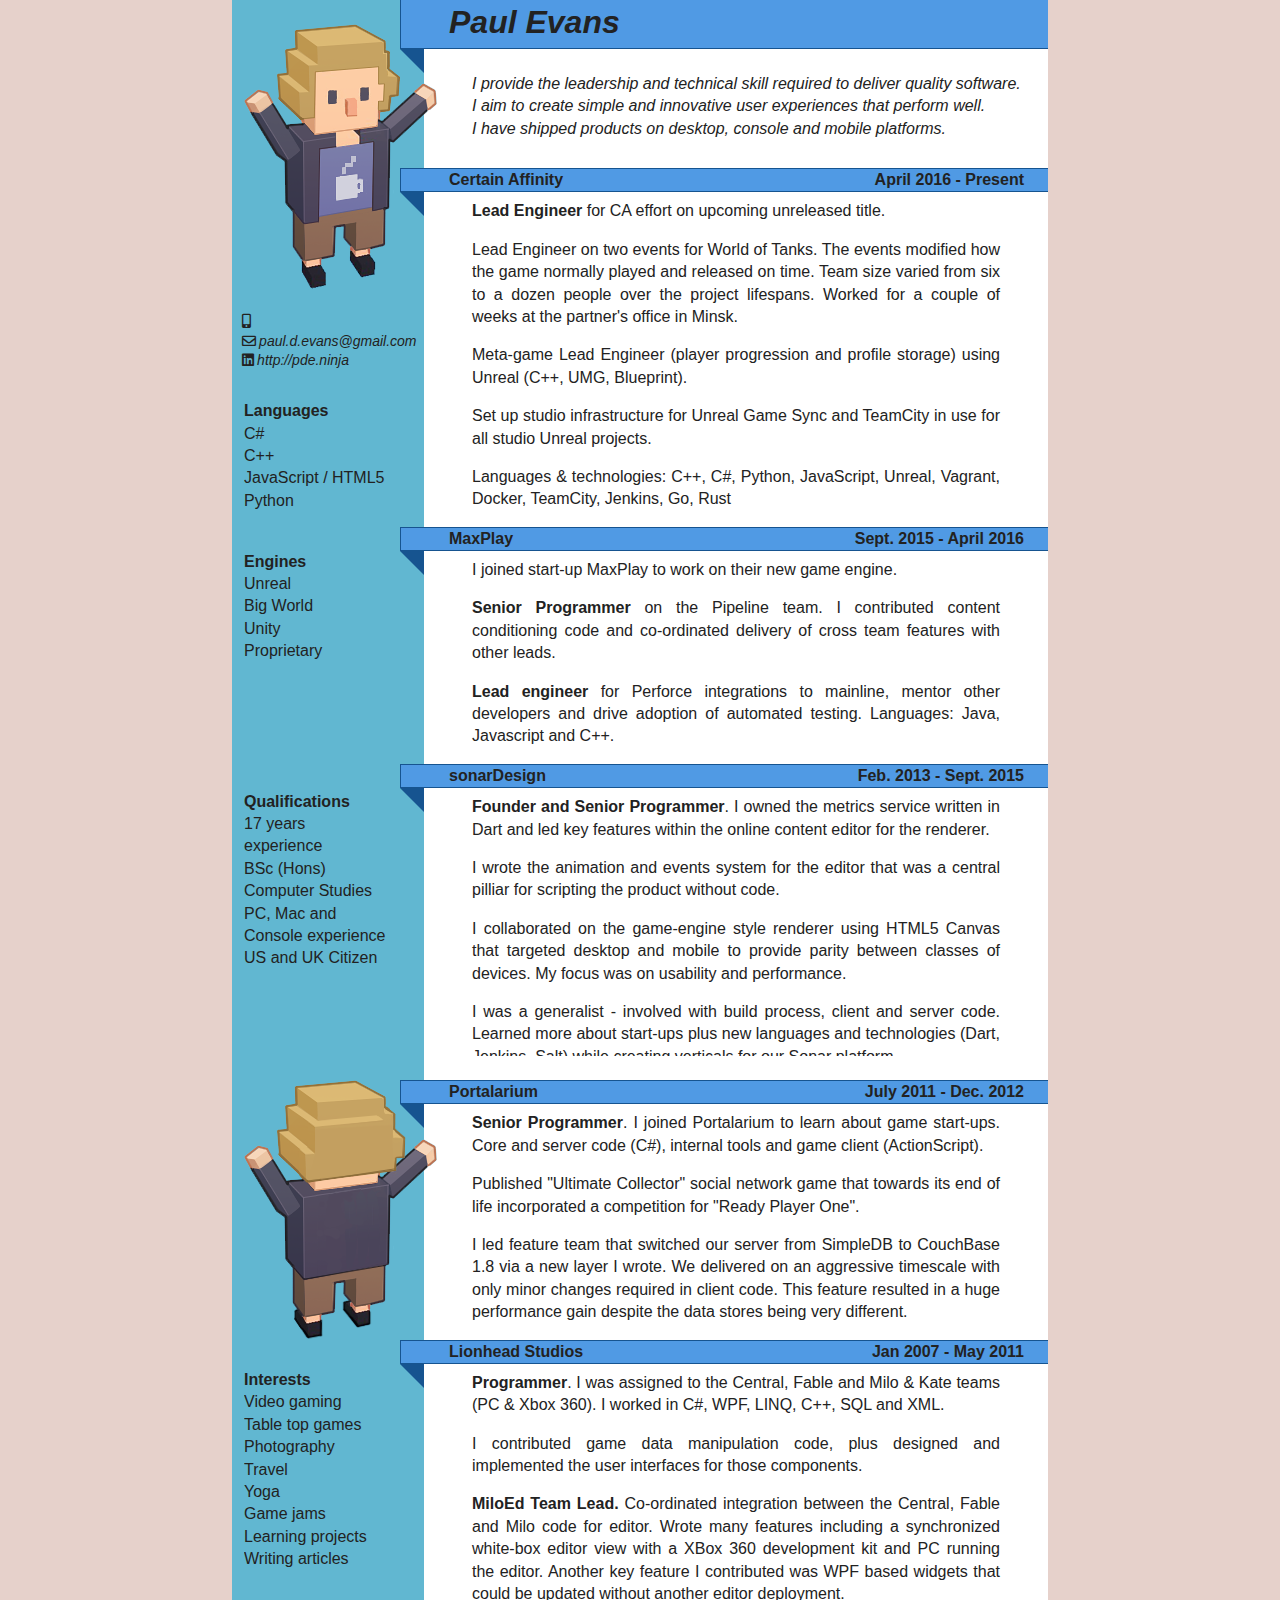
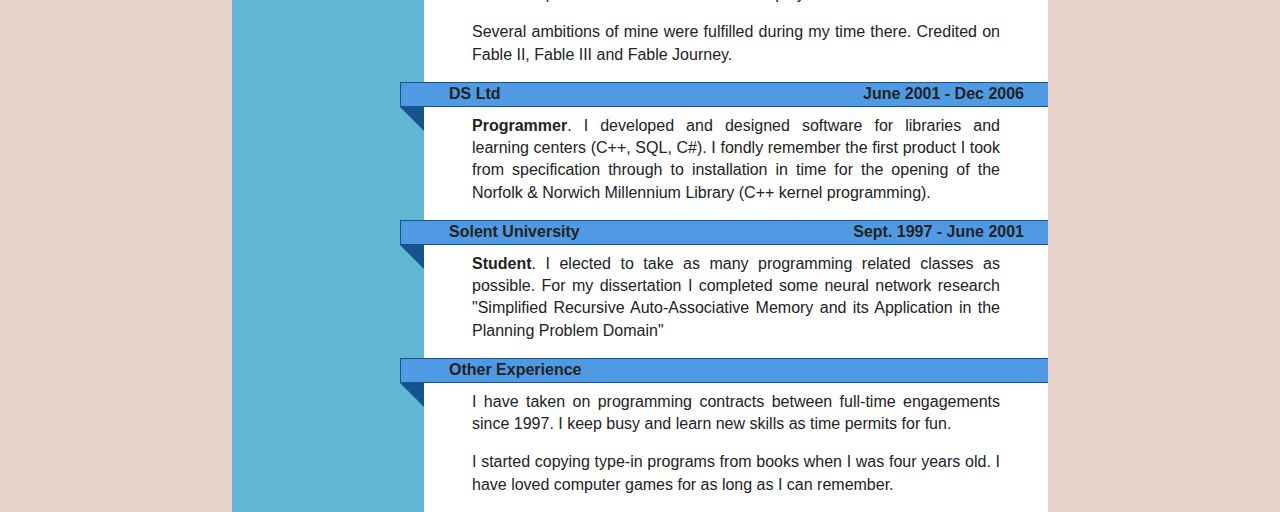
==== commit 8fba0de1: "I like this one" ====
--- a/index.html
+++ b/index.html
@@ -49,12 +49,12 @@
     </address>
 
     <article class="goal">
-        <span class="goalSentence">I provide technical skill and leadership to deliver good quality software.</span>
+        <span class="goalSentence">I provide the leadership and technical skill required to deliver quality software.</span>
         <span class="goalSentence">I aim to create simple and innovative user experiences that perform well.</span>
         <span class="goalSentence">I have shipped products on desktop, console and mobile platforms. </span>
     </article>
 
-    <article class="skills">
+    <article class="skills skills1stPage">
         <article>
             <ul>
                 <li>
@@ -65,7 +65,6 @@
                         <li>JavaScript / HTML5</li>
                         <li>Python</li>
                         <li>&nbsp;</li>
-                        <li>&nbsp;</li>
                     </ul>
                 </li>
                 <li>
@@ -78,7 +77,10 @@
                         <li>&nbsp;</li>
                         <li>&nbsp;</li>
                         <li>&nbsp;</li>
-                        <li>&nbsp;</li>
+
+                        <li>&nbsp;</li>
+                        <li>&nbsp;</li>
+
                     </ul>
                 </li>
                 <li>
@@ -102,51 +104,63 @@
         <ul>
             <li>
                 <article>
-                    <header class="color3abg"><span>Certain Affinity</span><time class="timeLineDate" datetime="2016-04-01T00:00">
-                        <span class="fromDate">April 2016</span>
-                        - <span class="toDate">Present</span></time></header>
+                    <header class="color3abg"><span>Certain Affinity</span>
+                        <time class="timeLineDate" datetime="2016-04-01T00:00">
+                            <span class="fromDate">April 2016</span>
+                            - <span class="toDate">Present</span></time>
+                    </header>
                     <span class="experienceHeaderDecoration"></span>
 
                     <article>
                         <p><span class="jobRole">Lead Engineer</span> for CA effort on upcoming unreleased title.</p>
                         <p>Lead Engineer on two events for World of Tanks.
-                            The events modified how the game normally played and released on time. Team size varied from six to a dozen people over the project lifespans. Worked for a couple of weeks in Minsk.</p>
-                        <p>Meta-game Lead Engineer (player progression and profile storage) using Unreal.</p>
-                        <p>Set up studio infrastructure for Unreal Game Sync and TeamCity in use for all studio Unreal projects.</p>
-                        <p>Languages & technologies: C++, C#, Python, JavaScript, Vagrant, Docker, Rust</p>
+                            The events modified how the game normally played and released on time. Team size varied from
+                            six to a dozen people over the project lifespans. Worked for a couple of weeks at the partner's office in Minsk.</p>
+                        <p>Meta-game Lead Engineer (player progression and profile storage) using Unreal (C++, UMG, Blueprint).</p>
+                        <p>Set up studio infrastructure for Unreal Game Sync and TeamCity in use for all studio Unreal
+                            projects.</p>
+                        <p>Languages & technologies: C++, C#, Python, JavaScript, Unreal, Vagrant, Docker, TeamCity, Jenkins, Go, Rust</p>
                     </article>
                 </article>
                 <article>
                     <div class="timeLineIcon timeLineIconMaxPlay">
                     </div>
-                    <header class="color3abg"><span>MaxPlay</span><time class="timeLineDate" datetime="2015-09-01T00:00"><span class="fromDate">Sept. 2015</span>
-                        - <span class="toDate">April 2016</span></time></header>
+                    <header class="color3abg"><span>MaxPlay</span>
+                        <time class="timeLineDate" datetime="2015-09-01T00:00"><span class="fromDate">Sept. 2015</span>
+                            - <span class="toDate">April 2016</span></time>
+                    </header>
                     <span class="experienceHeaderDecoration"></span>
 
                     <article>
-                        <p><span class="jobRole">Senior Programmer</span> on the Pipeline team. I contributed content conditioning code and
+                        <p>I joined start-up MaxPlay to work on their new game engine.</p>
+                        <p><span class="jobRole">Senior Programmer</span> on the Pipeline team. I contributed content
+                            conditioning code and
                             co-ordinated delivery of cross team features with other leads.</p>
-                        <p><span class="jobRole">Lead engineer</span> for Perforce integrations to mainline, mentor other developers and drive adoption
+                        <p><span class="jobRole">Lead engineer</span> for Perforce integrations to mainline, mentor
+                            other developers and drive adoption
                             of automated testing. Languages: Java, Javascript and C++.</p>
                     </article>
                 </article>
             </li>
             <li>
-                <article >
+                <article>
                     <div class="timeLineIcon timeLineIconSonar">
                     </div>
-                    <header class="color3abg">sonarDesign<time class="timeLineDate" datetime="2013-02-01T00:00"><span class="fromDate">Feb. 2013</span> -
-                        <span class="toDate">Sept. 2015</span></time></header>
+                    <header class="color3abg">sonarDesign
+                        <time class="timeLineDate" datetime="2013-02-01T00:00"><span class="fromDate">Feb. 2013</span> -
+                            <span class="toDate">Sept. 2015</span></time>
+                    </header>
                     <span class="experienceHeaderDecoration"></span>
 
                     <article>
-                        <p><span class="jobRole">Founder and Senior Programmer</span>. I owned the metrics service written in Dart and led key
-                            features within the online content editor for the renderer.</p>
-                        <p>Wrote the animation and events system for the editor that was a central pilliar for scripting the product without code.</p>
+                        <p><span class="jobRole">Founder and Senior Programmer</span>. I owned the metrics service
+                            written in Dart and led key features within the online content editor for the renderer.</p>
+                        <p>I wrote the animation and events system for the editor that was a central pilliar for scripting
+                            the product without code.</p>
                         <p>I collaborated on the game-engine style renderer using HTML5 Canvas that targeted desktop
-                            and mobile to provide parity between classes of devices.</p>
-                        <p>I was a generalist - involved with build process, client and server code. Learned new languages
-                            and technologies (Dart, Jenkins, Salt) while creating products.</p>
+                            and mobile to provide parity between classes of devices. My focus was on usability and performance.</p>
+                        <p>I was a generalist - involved with build process, client and server code. Learned more about start-ups plus new
+                            languages and technologies (Dart, Jenkins, Salt) while creating verticals for our Sonar platform.</p>
                     </article>
                 </article>
             </li>
@@ -156,6 +170,30 @@
 
 <section class="resumePage">
     <span class="column1 color4bg">&nbsp;</span>
+    <img class="portraitBackImage201806" src="img/paulback.png"/>
+
+    <article class="skills skills2ndPage">
+        <article>
+            <ul>
+                <li>
+                    <ul>
+                        <header>Interests</header>
+                        <li>Video gaming</li>
+                        <li>Table top games</li>
+                        <li>Photography</li>
+                        <li>Travel</li>
+                        <li>Yoga</li>
+                        <li>Game jams</li>
+                        <li>Learning projects</li>
+                        <li>Writing articles</li>
+                    </ul>
+                </li>
+            </ul>
+        </article>
+
+        <span class="skillsBoxDecoration"><span></span><span></span><span></span></span>
+    </article>
+
     <section class="experience">
         <ul>
             <li>
@@ -169,13 +207,15 @@
 
                     <span class="experienceHeaderDecoration"></span>
                     <article class="timeLineDetailDescription">
-                        <p><span class="jobRole">Senior Programmer</span>. I joined Portalarium to learn about game start-ups.
+                        <p><span class="jobRole">Senior Programmer</span>. I joined Portalarium to learn about game
+                            start-ups.
                             Core and server code (C#), internal tools and game client (ActionScript). </p>
+                        <p>Published "Ultimate Collector" social network game that towards its end of life incorporated
+                        a competition for "Ready Player One".</p>
                         <p>I led feature team that switched our server from SimpleDB to
                             CouchBase 1.8 via a new layer I wrote. We delivered on an aggressive timescale with only
-                            minor changes required in client code. This feature resulted in a huge performance gain despite
-                            the
-                            data stores being very different.
+                            minor changes required in client code. This feature resulted in a huge performance gain
+                            despite the data stores being very different.
                         </p>
                     </article>
                 </article>
@@ -184,21 +224,73 @@
                 <article>
                     <div class="timeLineIcon timeLineIconLionhead">
                     </div>
-                    <header class="color3abg">Lionhead Studios<time class="timeLineDate" datetime="2015-09-01T00:00"><span class="fromDate">Jan 2007</span> -
-                        <span class="toDate">May 2011</span></time></header>
+                    <header class="color3abg">Lionhead Studios
+                        <time class="timeLineDate" datetime="2015-09-01T00:00"><span class="fromDate">Jan 2007</span> -
+                            <span class="toDate">May 2011</span></time>
+                    </header>
                     <span class="experienceHeaderDecoration"></span>
 
                     <article class="timeLineDetailDescription">
-                        <p><span class="jobRole">Programmer</span>. I was assigned to the Central, Fable and Milo & Kate teams (PC & Xbox 360).
+                        <p><span class="jobRole">Programmer</span>. I was assigned to the Central, Fable and Milo & Kate
+                            teams (PC & Xbox 360).
                             I worked in C#, WPF, LINQ, C++, SQL and XML.</p>
                         <p>I contributed game data manipulation code, plus designed and implemented the user
                             interfaces for those components.</p>
-                        <p><span class="jobRole">MiloEd Team Lead.</span> Co-ordinated integration between the Central, Fable and
+                        <p><span class="jobRole">MiloEd Team Lead.</span> Co-ordinated integration between the Central,
+                            Fable and
                             Milo code for editor. Wrote many features including a synchronized white-box
                             editor view with a XBox 360 development kit and PC running the editor.
                             Another key feature I contributed was WPF based widgets that could be updated
                             without another editor deployment.</p>
-                        <p>Several ambitions of mine were fulfilled during my time there.</p>
+                        <p>Several ambitions of mine were fulfilled during my time there. Credited on Fable II, Fable III and Fable Journey.</p>
+                    </article>
+                </article>
+            </li>
+            <li>
+                <article>
+                    <div class="timeLineIcon timeLineIconDs">
+                    </div>
+                    <header class="color3abg">DS Ltd
+                        <time class="timeLineDate" datetime="2001-06-01T00:00"><span class="fromDate">June 2001</span> -
+                            <span class="toDate">Dec 2006</span></time>
+                    </header>
+                    <span class="experienceHeaderDecoration"></span>
+
+                    <article class="timeLineDetailDescription">
+                        <p><span class="jobRole">Programmer</span>. I developed and designed software for libraries and learning centers (C++, SQL,
+                            C#).
+                            I fondly remember the first product I took from specification through to installation
+                            in time for the opening of the Norfolk & Norwich Millennium Library (C++ kernel
+                            programming).</p>
+                    </article>
+                </article>
+            </li>
+            <li>
+                <article>
+                    <div class="timeLineIcon timeLineIconSouthamptonInstitute">
+                    </div>
+                    <header class="color3abg">Solent University <time class="timeLineDate" datetime="2015-09-01T00:00"><span class="fromDate">Sept. 1997</span>
+                        - <span class="toDate">June 2001</span></time></header>
+                    <span class="experienceHeaderDecoration"></span>
+
+                    <article class="timeLineDetailDescription">
+                        <p><span class="jobRole">Student</span>. I elected to take as many programming related classes as possible.
+                            For my dissertation I completed some neural network research
+                            "Simplified Recursive Auto-Associative Memory and its Application in the Planning Problem Domain" </p>
+                    </article>
+                </article>
+            </li>
+            <li>
+                <article>
+                    <div class="timeLineIcon timeLineIconSouthamptonInstitute">
+                    </div>
+                    <header class="color3abg">Other Experience</header>
+                    <span class="experienceHeaderDecoration"></span>
+
+                    <article class="timeLineDetailDescription">
+                        <p>I have taken on programming contracts between full-time engagements since 1997. I keep busy and learn new skills as time permits for fun.</p>
+                        <p>I started copying type-in programs from books when I was four years old.
+                        I have loved computer games for as long as I can remember.</p>
                     </article>
                 </article>
             </li>
@@ -207,7 +299,7 @@
 
     <article class="interests">
         <span>
-            Second page
+
         </span>
     </article>
 </section>
@@ -421,6 +513,8 @@
 
 <script>
     function finishedLoading() {
+        //TODO: Fix up plain text version
+        /*
         document.getElementById("changeToPlainElement").onclick = function () {
             document.getElementById("mainStyle").setAttribute("href", "css/plain.css");
         };
@@ -428,6 +522,7 @@
         document.getElementById("changeToClips").onclick = function () {
             document.getElementById("mainStyle").setAttribute("href", "css/201805_clips.css");
         };
+        */
     }
 </script>
 <!-- Google Analytics: change UA-XXXXX-X to be your site's ID. -->
--- a/css/201805_clips.css
+++ b/css/201805_clips.css
@@ -231,11 +231,12 @@
 body > section > .experience > ul > li > article > article {
     margin-left: 2.5in;
     margin-right: 0.5in;
-    margin-top: 0.125in;
+    margin-top: 0.5em;
 }
 
 body > section > .experience > ul > li > article > article > p {
     margin-top: 0;
+    margin-bottom: 1em;
 }
 
 body > section > .experience > ul > li > article .experienceHeaderDecoration {
@@ -247,12 +248,24 @@
 }
 
 body > section > article.skills {
+}
+
+body > section > article.skills1stPage {
     left: 0in;
     margin-left: 0.125in;
     margin-right: 0.25in;
     position: absolute;
     right: 6.5in;
-    top: 4.25in;
+    top: 4.170in;
+}
+
+body > section > article.skills2ndPage {
+    left: 0in;
+    margin-left: 0.125in;
+    margin-right: 0.25in;
+    position: absolute;
+    right: 6.5in;
+    top: 3.26in;
 }
 
 body > section > article.skills > article header
@@ -264,7 +277,10 @@
 body > section > article.skills > article ul
 {
     list-style-type: none;
-    margin: 0in;
+    margin-bottom: 1em;
+    margin-left: 0;
+    margin-right: 0;
+    margin-top: 0;
     overflow: hidden;
     padding-left: 0in;
     position: relative;
@@ -274,7 +290,9 @@
 body > section > article.skills > article > ul > li
 {
     float: none;
+    margin-bottom: 0em;
     margin-right: 0.125in;
+    margin-top: 0em;
 }
 
 body > section > article.skills > article > ul > li > ul > li
@@ -471,6 +489,19 @@
     bottom: 0;
     float: left;
     height: 265px;
+    left: 0;
+    margin-left: 0.125in;
+    margin-top: 0.25in;
+    right: 0;
+    position: absolute;
+    top: 0;
+    width: 193px;
+}
+
+.portraitBackImage201806 {
+    bottom: 0;
+    float: left;
+    height: 259px;
     left: 0;
     margin-left: 0.125in;
     margin-top: 0.25in;
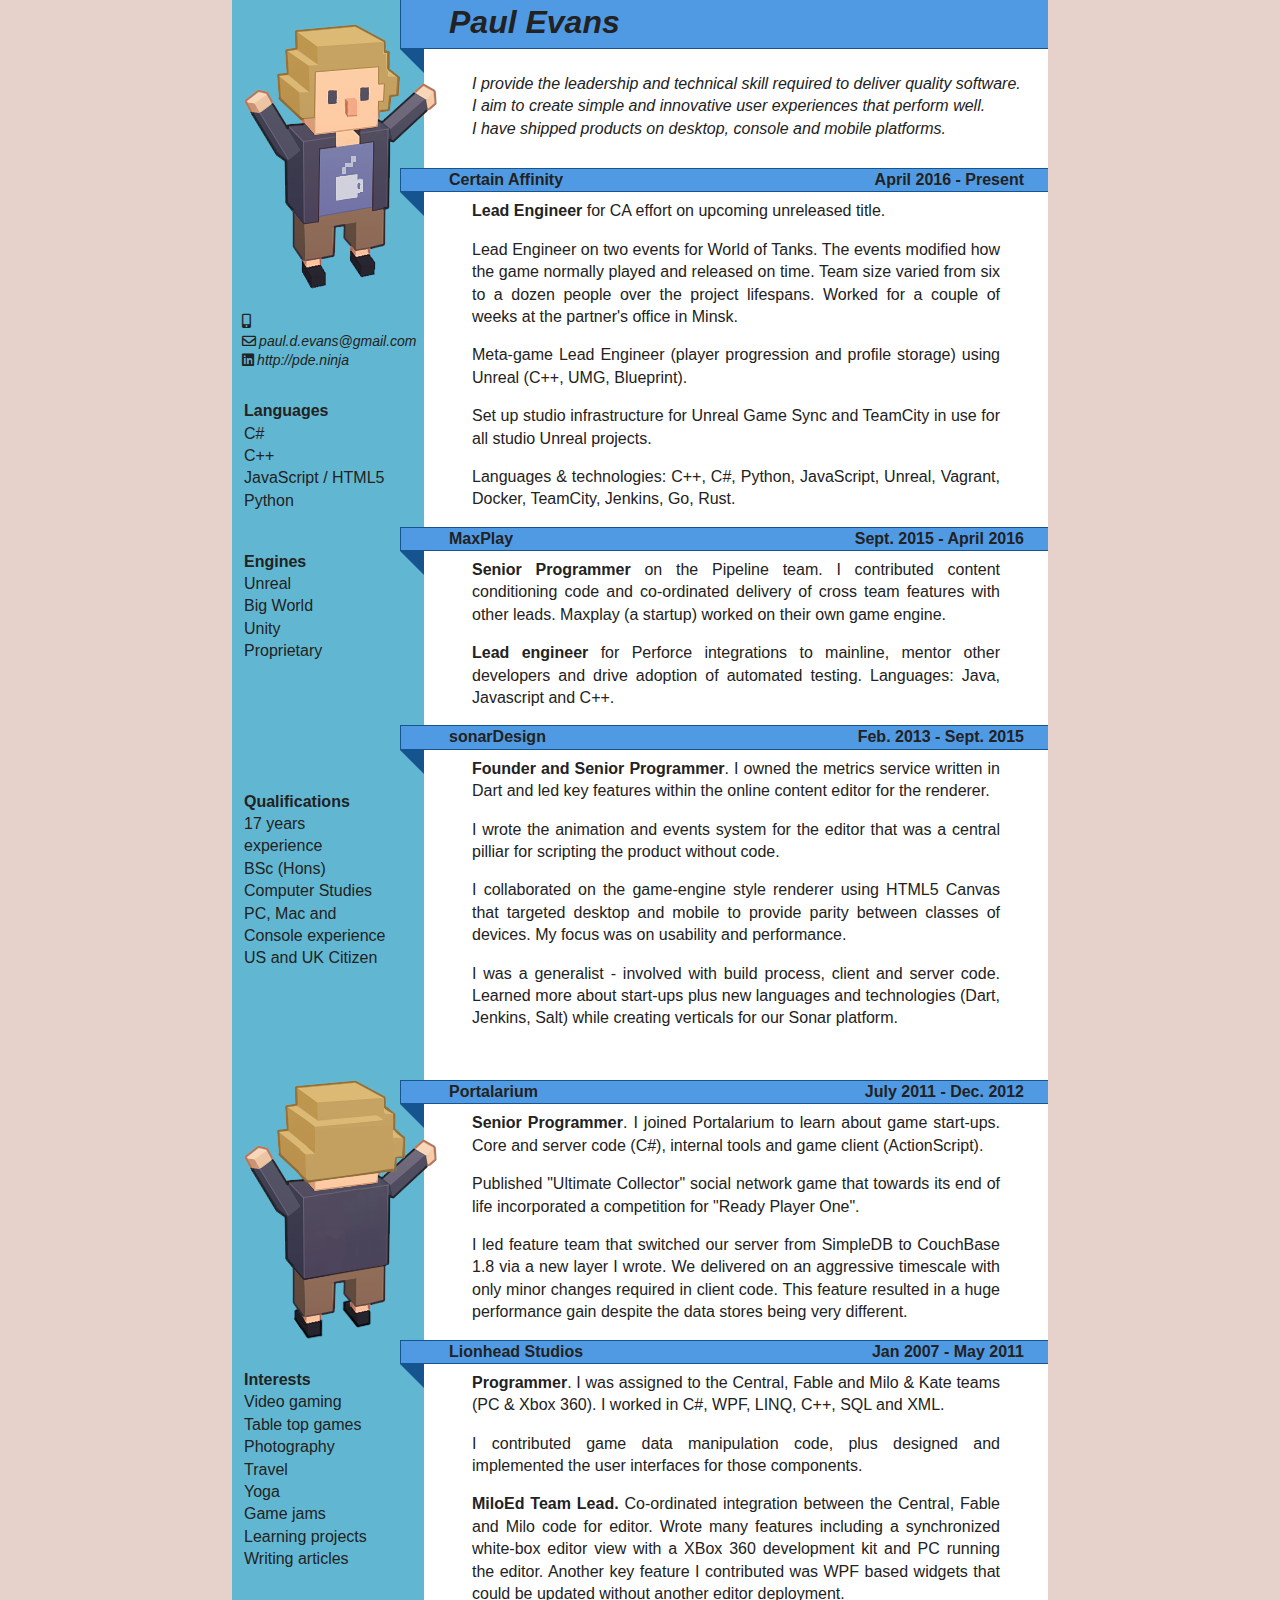
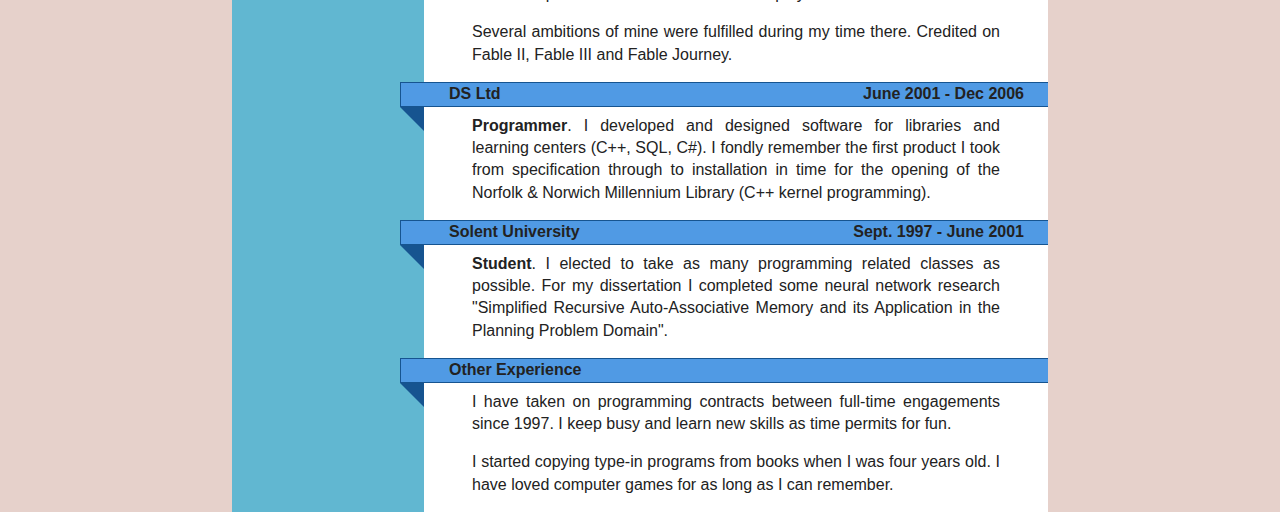
==== commit f9365418: "Changed MaxPlay a bit to give an extra line at the end. Added full-stops." ====
--- a/index.html
+++ b/index.html
@@ -119,7 +119,7 @@
                         <p>Meta-game Lead Engineer (player progression and profile storage) using Unreal (C++, UMG, Blueprint).</p>
                         <p>Set up studio infrastructure for Unreal Game Sync and TeamCity in use for all studio Unreal
                             projects.</p>
-                        <p>Languages & technologies: C++, C#, Python, JavaScript, Unreal, Vagrant, Docker, TeamCity, Jenkins, Go, Rust</p>
+                        <p>Languages & technologies: C++, C#, Python, JavaScript, Unreal, Vagrant, Docker, TeamCity, Jenkins, Go, Rust.</p>
                     </article>
                 </article>
                 <article>
@@ -132,10 +132,9 @@
                     <span class="experienceHeaderDecoration"></span>
 
                     <article>
-                        <p>I joined start-up MaxPlay to work on their new game engine.</p>
                         <p><span class="jobRole">Senior Programmer</span> on the Pipeline team. I contributed content
                             conditioning code and
-                            co-ordinated delivery of cross team features with other leads.</p>
+                            co-ordinated delivery of cross team features with other leads. Maxplay (a startup) worked on their own game engine.</p>
                         <p><span class="jobRole">Lead engineer</span> for Perforce integrations to mainline, mentor
                             other developers and drive adoption
                             of automated testing. Languages: Java, Javascript and C++.</p>
@@ -276,7 +275,7 @@
                     <article class="timeLineDetailDescription">
                         <p><span class="jobRole">Student</span>. I elected to take as many programming related classes as possible.
                             For my dissertation I completed some neural network research
-                            "Simplified Recursive Auto-Associative Memory and its Application in the Planning Problem Domain" </p>
+                            "Simplified Recursive Auto-Associative Memory and its Application in the Planning Problem Domain".</p>
                     </article>
                 </article>
             </li>
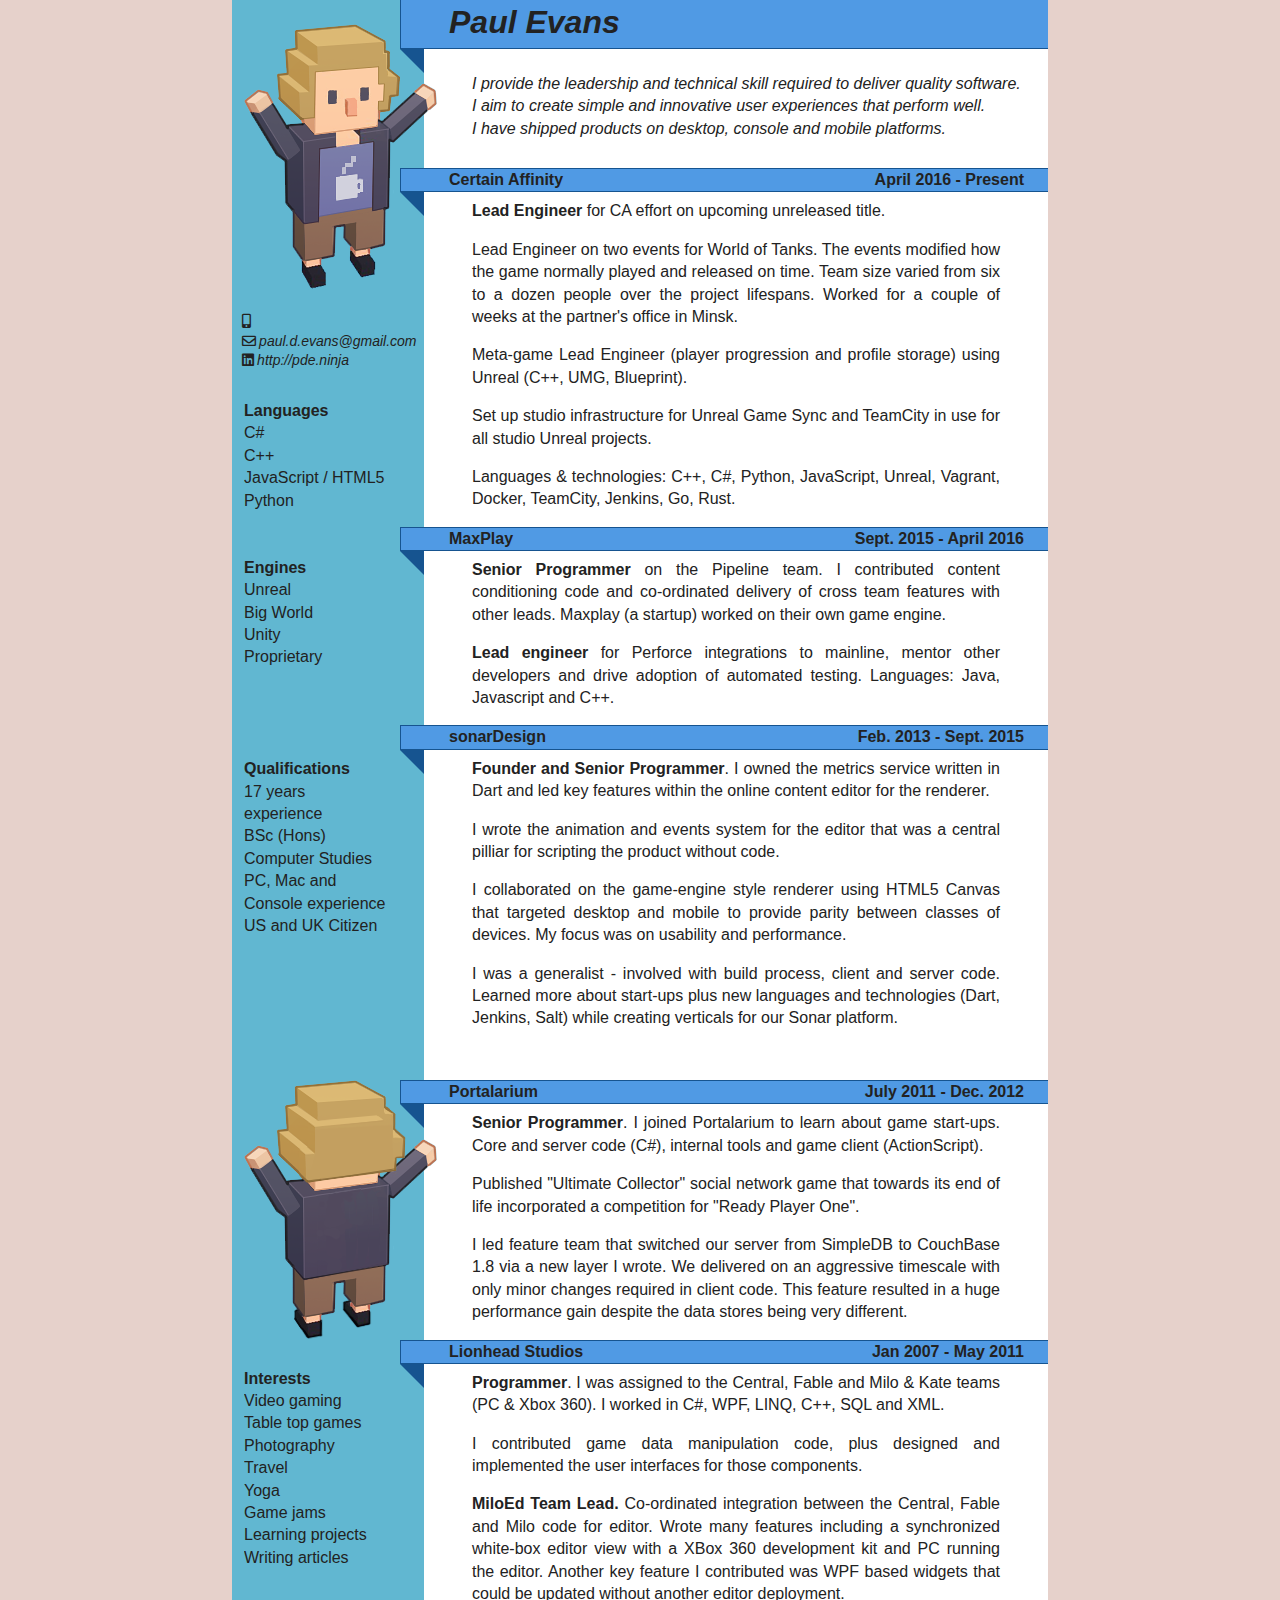
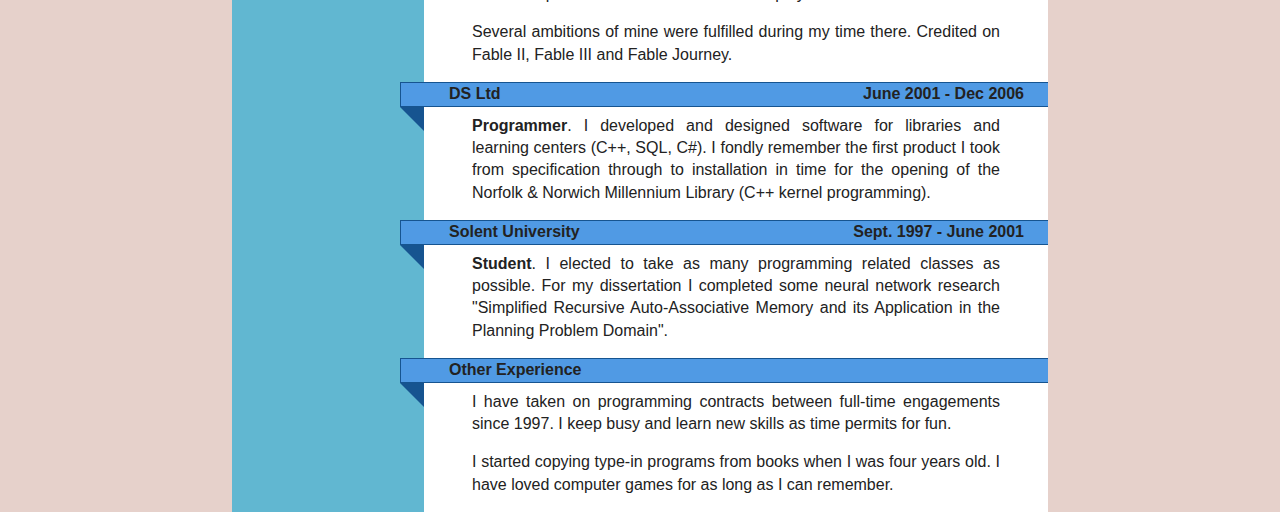
==== commit 6c6cef4e: "Fixed formating a little bit in the column" ====
--- a/index.html
+++ b/index.html
@@ -77,10 +77,6 @@
                         <li>&nbsp;</li>
                         <li>&nbsp;</li>
                         <li>&nbsp;</li>
-
-                        <li>&nbsp;</li>
-                        <li>&nbsp;</li>
-
                     </ul>
                 </li>
                 <li>
--- a/css/201805_clips.css
+++ b/css/201805_clips.css
@@ -256,7 +256,7 @@
     margin-right: 0.25in;
     position: absolute;
     right: 6.5in;
-    top: 4.170in;
+    top: 4.0in;
 }
 
 body > section > article.skills2ndPage {
@@ -265,7 +265,7 @@
     margin-right: 0.25in;
     position: absolute;
     right: 6.5in;
-    top: 3.26in;
+    top: 3.08in;
 }
 
 body > section > article.skills > article header
@@ -277,7 +277,7 @@
 body > section > article.skills > article ul
 {
     list-style-type: none;
-    margin-bottom: 1em;
+    margin-bottom: 1.4em;
     margin-left: 0;
     margin-right: 0;
     margin-top: 0;
@@ -292,7 +292,7 @@
     float: none;
     margin-bottom: 0em;
     margin-right: 0.125in;
-    margin-top: 0em;
+    margin-top: 1em;
 }
 
 body > section > article.skills > article > ul > li > ul > li
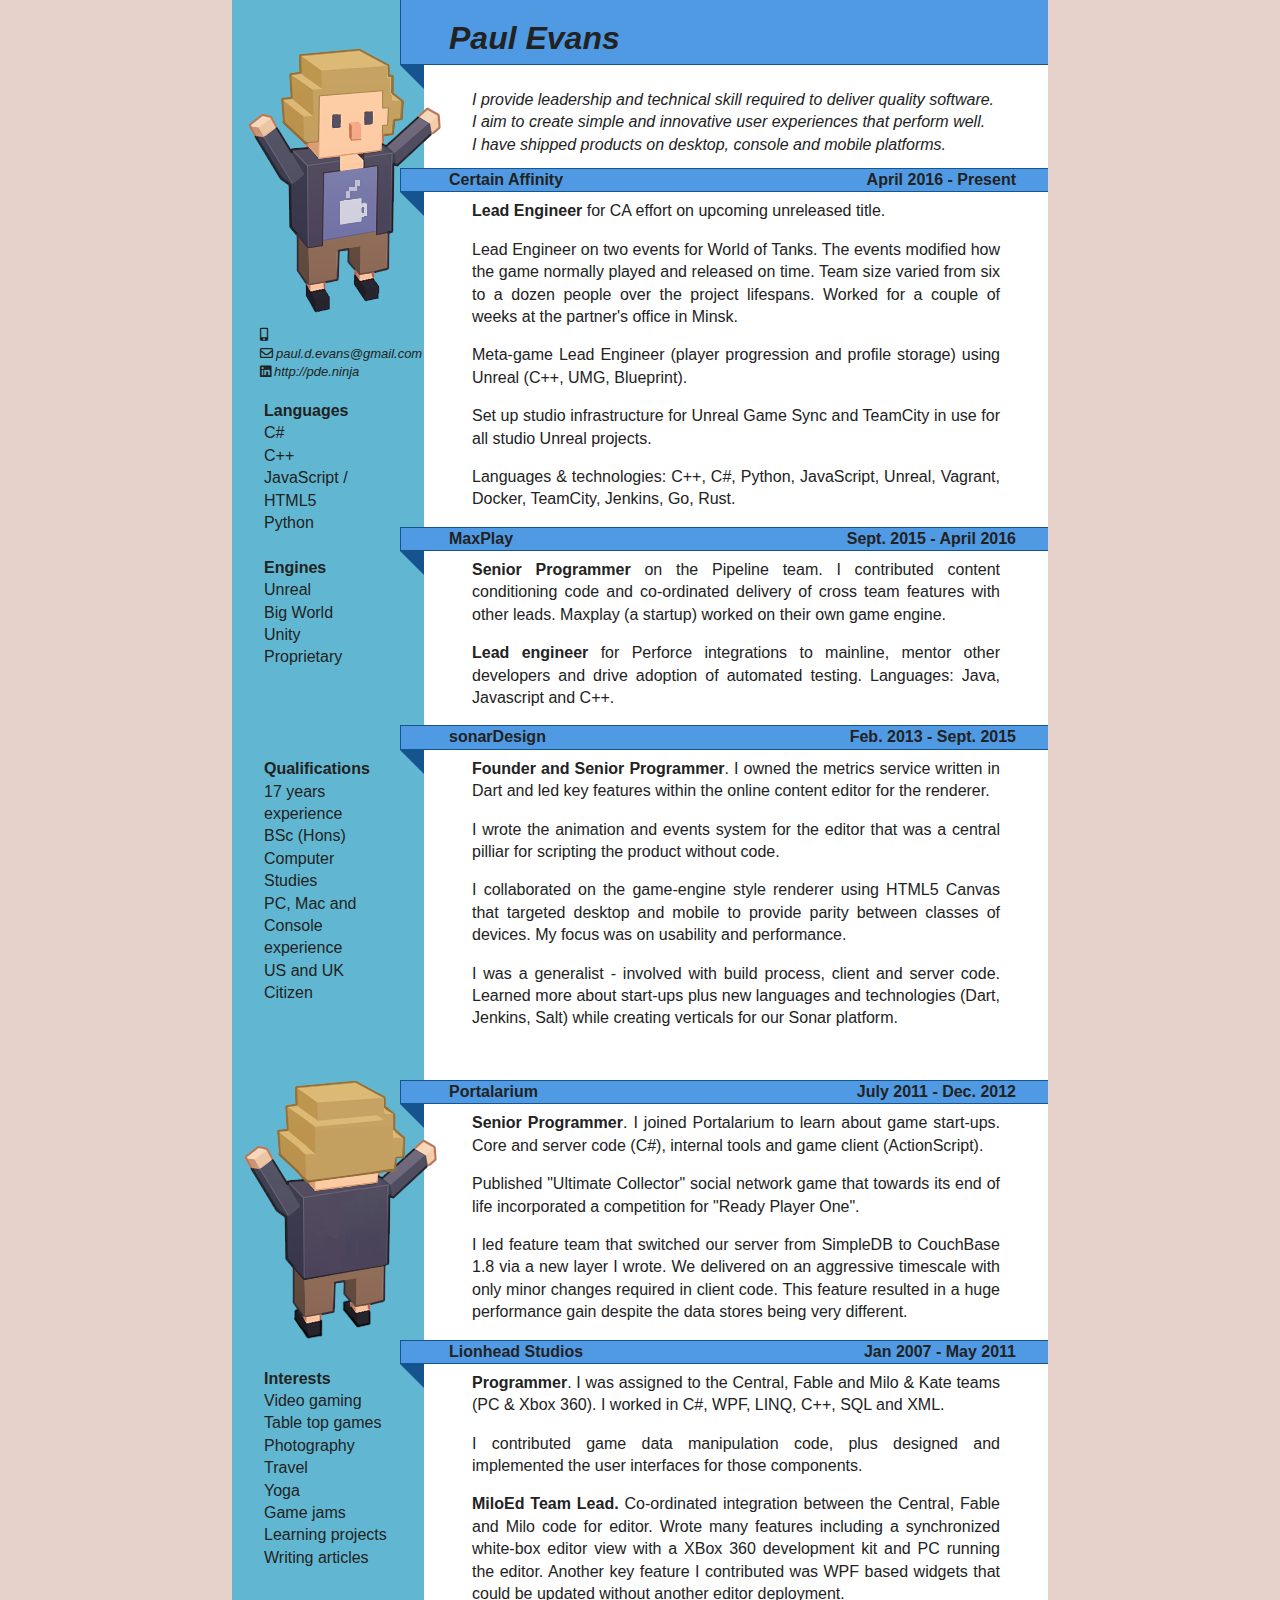
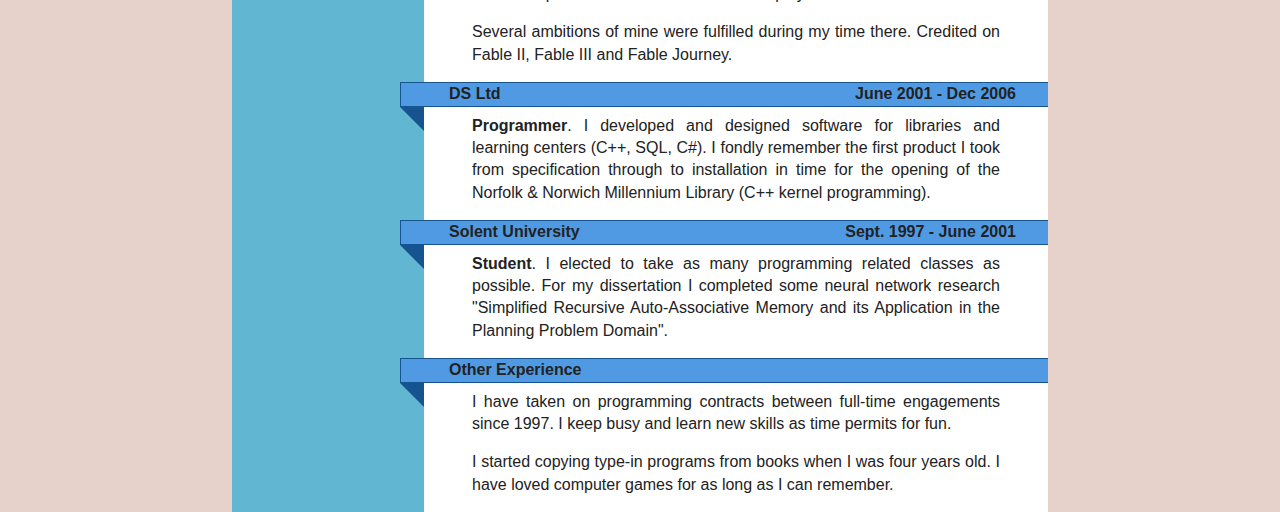
==== commit 332fed7c: "Fixing margins for printer. TODO: Gradiant for left hand margin right near the edge?" ====
--- a/index.html
+++ b/index.html
@@ -49,7 +49,7 @@
     </address>
 
     <article class="goal">
-        <span class="goalSentence">I provide the leadership and technical skill required to deliver quality software.</span>
+        <span class="goalSentence">I provide leadership and technical skill required to deliver quality software.</span>
         <span class="goalSentence">I aim to create simple and innovative user experiences that perform well.</span>
         <span class="goalSentence">I have shipped products on desktop, console and mobile platforms. </span>
     </article>
@@ -64,7 +64,6 @@
                         <li>C++</li>
                         <li>JavaScript / HTML5</li>
                         <li>Python</li>
-                        <li>&nbsp;</li>
                     </ul>
                 </li>
                 <li>
--- a/css/201805_clips.css
+++ b/css/201805_clips.css
@@ -151,6 +151,7 @@
     height: 0.5in;
     left: 0in;
     margin-left: 1.75in;
+    padding-top: 0.5em;
     position: relative;
     right: 0in;
 }
@@ -165,13 +166,13 @@
 
 body > section > address.addressDetail {
     position: absolute;
-    top: 3.25in;
+    top: 20.4em;
 }
 
 body > section > address.addressDetail > span {
-    font-size: 14px;
+    font-size: 13px;
     left: 0.1in;
-    margin-left: 0in;
+    margin-left: 1.4em;
     margin-right: 0.25in;
     position: absolute;
 }
@@ -225,7 +226,7 @@
 body > section > .experience > ul > li > article > header > time {
     font-weight: bold;
     position: absolute;
-    right: 0.25in;
+    right: 2em;
 }
 
 body > section > .experience > ul > li > article > article {
@@ -252,8 +253,7 @@
 
 body > section > article.skills1stPage {
     left: 0in;
-    margin-left: 0.125in;
-    margin-right: 0.25in;
+    margin-left: 2em;
     position: absolute;
     right: 6.5in;
     top: 4.0in;
@@ -261,8 +261,7 @@
 
 body > section > article.skills2ndPage {
     left: 0in;
-    margin-left: 0.125in;
-    margin-right: 0.25in;
+    margin-left: 2em;
     position: absolute;
     right: 6.5in;
     top: 3.08in;
@@ -379,6 +378,7 @@
     font-style: italic;
     top:0.25in;
     margin-left: 2.5in;
+    margin-right: 0.5in;
     text-align: justify;
 }
 
@@ -490,8 +490,8 @@
     float: left;
     height: 265px;
     left: 0;
-    margin-left: 0.125in;
-    margin-top: 0.25in;
+    margin-left: 1em;
+    margin-top: 3em;
     right: 0;
     position: absolute;
     top: 0;
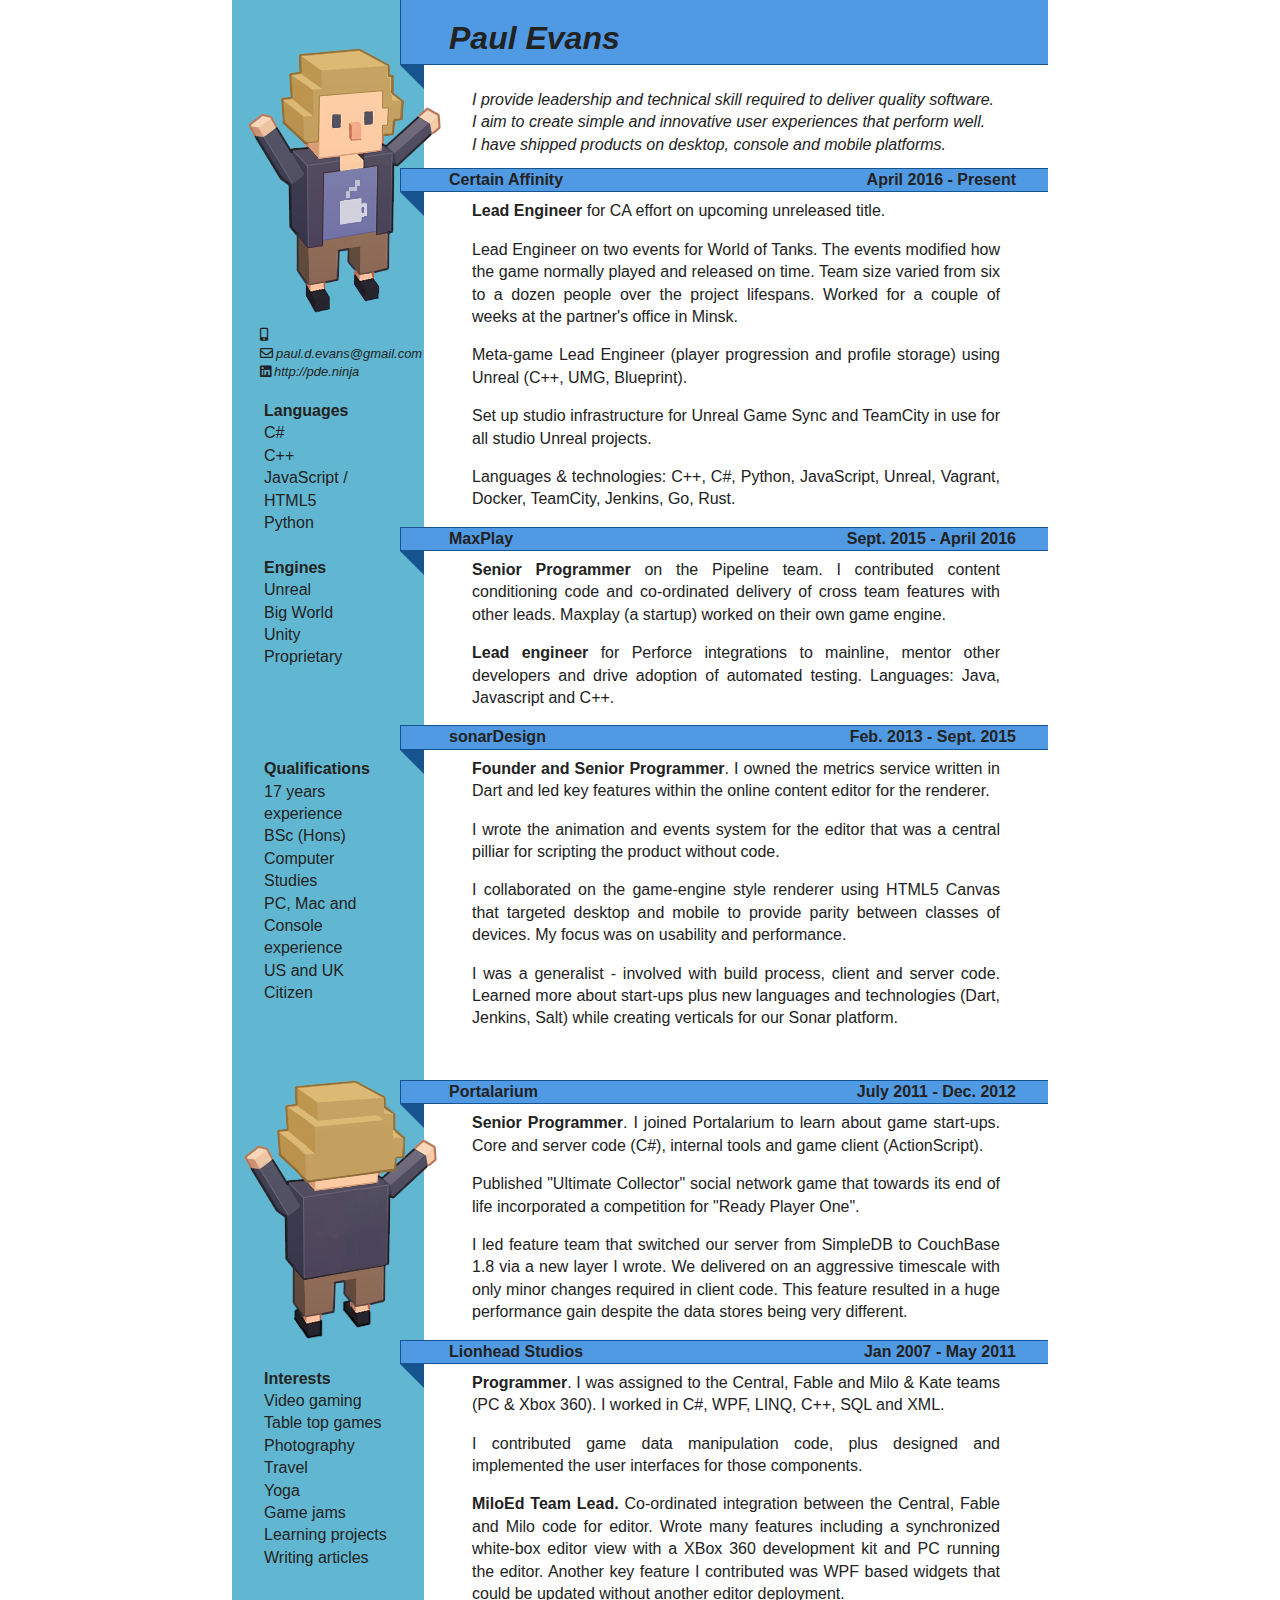
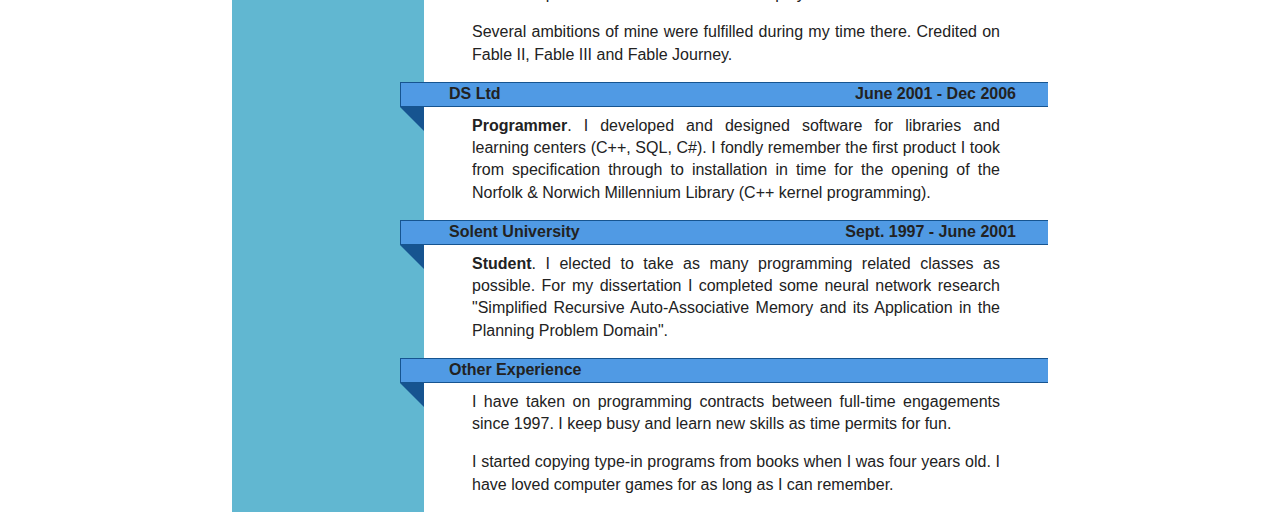
==== commit 931171a1: "Gradient on print" ====
--- a/index.html
+++ b/index.html
@@ -25,7 +25,7 @@
     <script src="js/vendor/modernizr-2.8.3.min.js"></script>
 </head>
 
-<body class="color5bg" onload="finishedLoading()">
+<body class="" onload="finishedLoading()">
 <!--[if lt IE 8]>
 <p class="browserupgrade">You are using an <strong>outdated</strong> browser. Please <a href="http://browsehappy.com/">upgrade
     your browser</a> to improve your experience.</p>
--- a/css/201805_clips.css
+++ b/css/201805_clips.css
@@ -827,6 +827,15 @@
     h3 {
         page-break-after: avoid;
     }
+
+    .color4bg {
+        /* Permalink - use to edit and share this gradient: http://colorzilla.com/gradient-editor/#ffffff+0,ffffff+12,61b7d1+16,61b7d1+100 */
+        background: #ffffff; /* Old browsers */
+        background: -moz-linear-gradient(left, #ffffff 0%, #ffffff 12%, #61b7d1 15%, #61b7d1 100%); /* FF3.6-15 */
+        background: -webkit-linear-gradient(left, #ffffff 0%,#ffffff 12%,#61b7d1 15%,#61b7d1 100%); /* Chrome10-25,Safari5.1-6 */
+        background: linear-gradient(to right, #ffffff 0%,#ffffff 12%,#61b7d1 15%,#61b7d1 100%); /* W3C, IE10+, FF16+, Chrome26+, Opera12+, Safari7+ */
+        filter: progid:DXImageTransform.Microsoft.gradient( startColorstr='#ffffff', endColorstr='#61b7d1',GradientType=0 ); /* IE6-9 */
+    }
 }
 
 @media print {
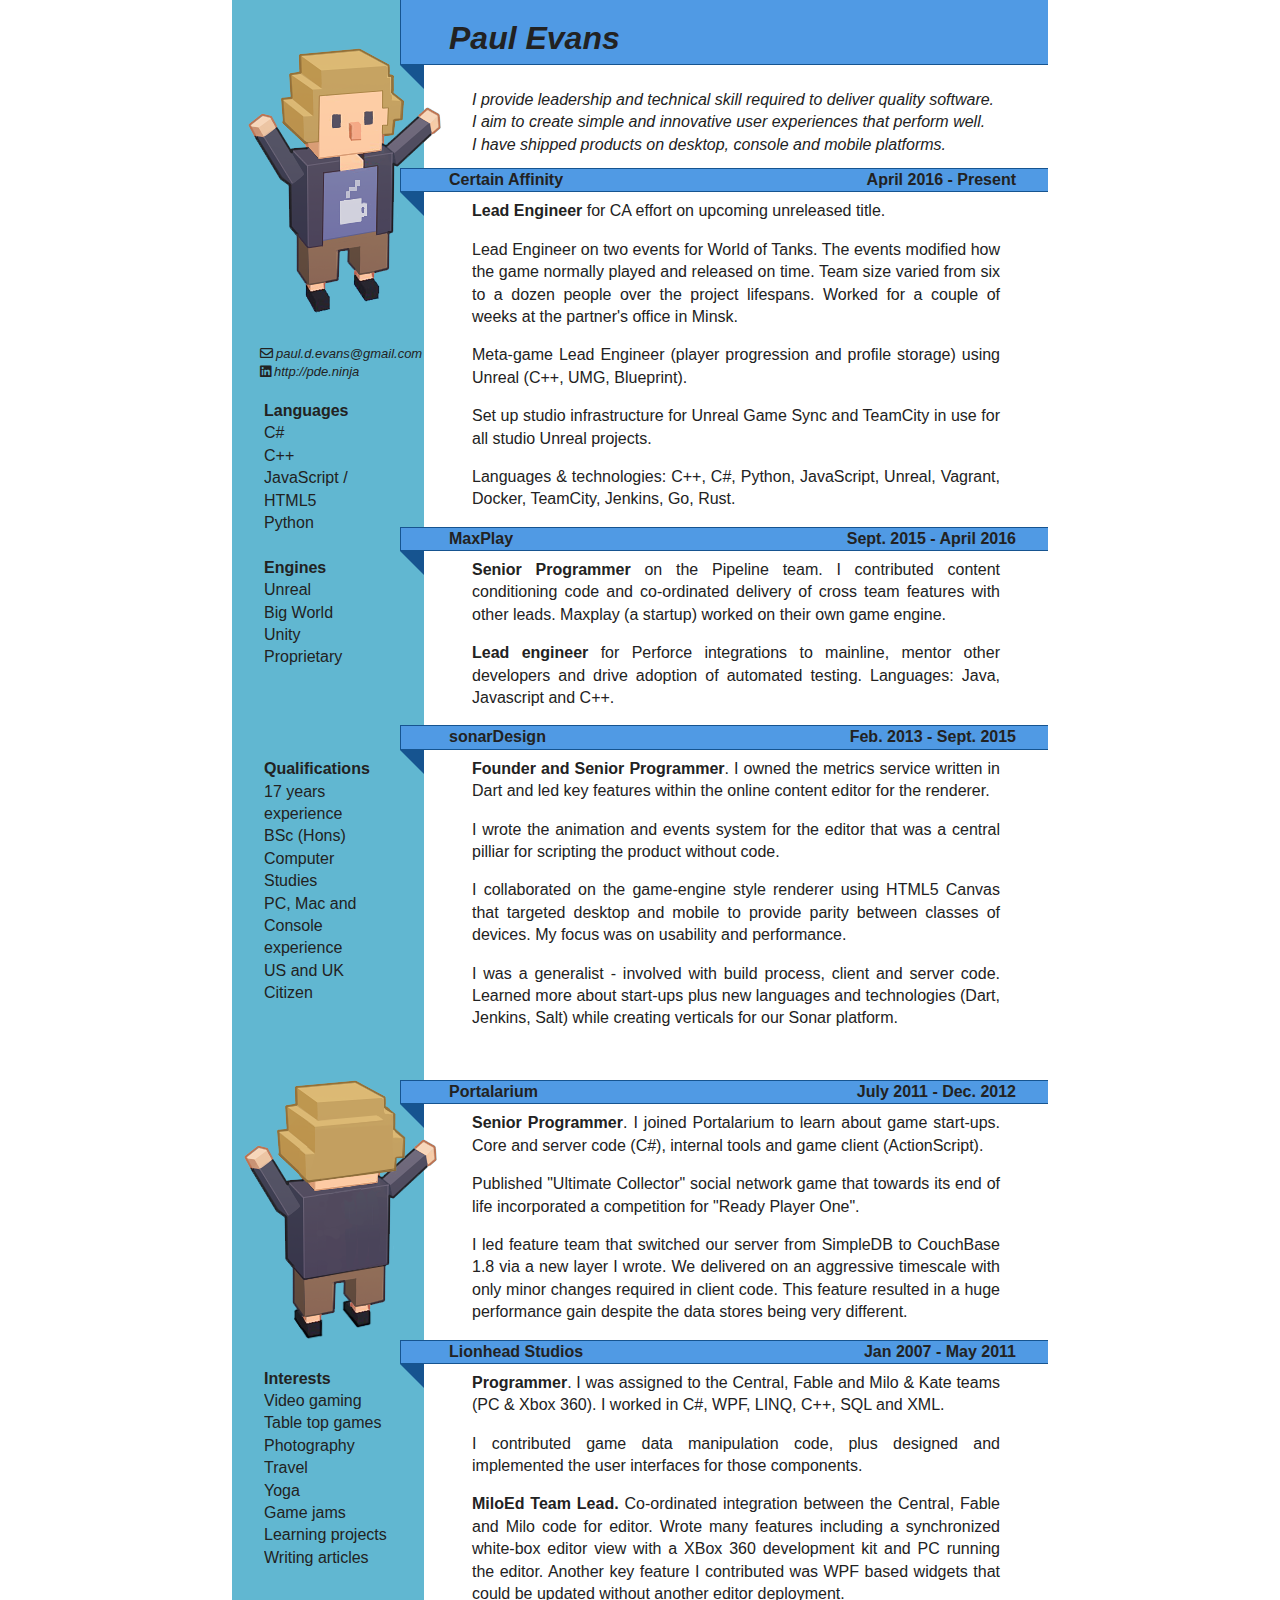
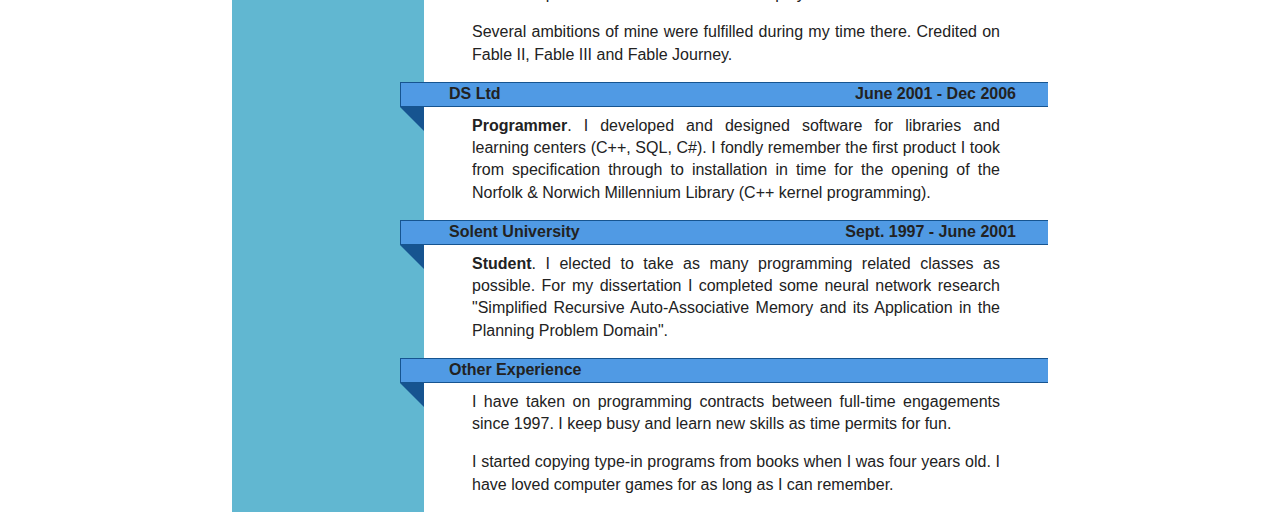
==== commit a48d2db2: "Fixed the mobile icon appearing when the phone is not available on github.io" ====
--- a/index.html
+++ b/index.html
@@ -19,7 +19,7 @@
     <link rel="stylesheet" href="css/201805_time_bubbles.css" id="mainStyle">
     -->
     <link rel="stylesheet" href="css/201805_clips.css" title="clips" id="mainStyle">
-    <link rel="stylesheet" href="css/private.css">
+    <link rel="stylesheet" href="css/private-template.css">
     <link rel="stylesheet" href="no_dist/css/private.css">
 
     <script src="js/vendor/modernizr-2.8.3.min.js"></script>
@@ -42,7 +42,7 @@
 
     <address class="addressDetail">
         <span>
-            <i class="addressInfo fas fa-mobile-alt ">&nbsp;</i><span class="mobilePhone"></span>
+            <i class="addressInfo fas fa-mobile-alt mobilePhone">&nbsp;</i><span class="mobilePhone"></span>
             <i class="addressInfo far fa-envelope ">&nbsp;</i><span class="personalEmail"></span>
             <i class="fab fa-linkedin addressInfo">&nbsp;</i><a href="http://pde.ninja">http://pde.ninja</a>
         </span>
--- a/css/201805_clips.css
+++ b/css/201805_clips.css
@@ -462,6 +462,10 @@
 .legalSizeContentHorizontal {
     left: 60px;
     right: 60px;
+}
+
+.mobilePhone {
+    visibility: hidden;
 }
 
 .personalEmail:after {
--- a/css/private-template.css
+++ b/css/private-template.css
@@ -0,0 +1,22 @@
+/* ==========================================================================
+   Author's custom styles
+   ========================================================================== */
+
+
+span.physicalAddress:after {
+    content: "Address by request";
+}
+
+span.mobilePhone:after {
+    content: "";
+}
+
+/*
+span.mobilePhone {
+    visibility: visible;
+}
+
+i.mobilePhone  {
+    visibility: visible;
+}
+*/
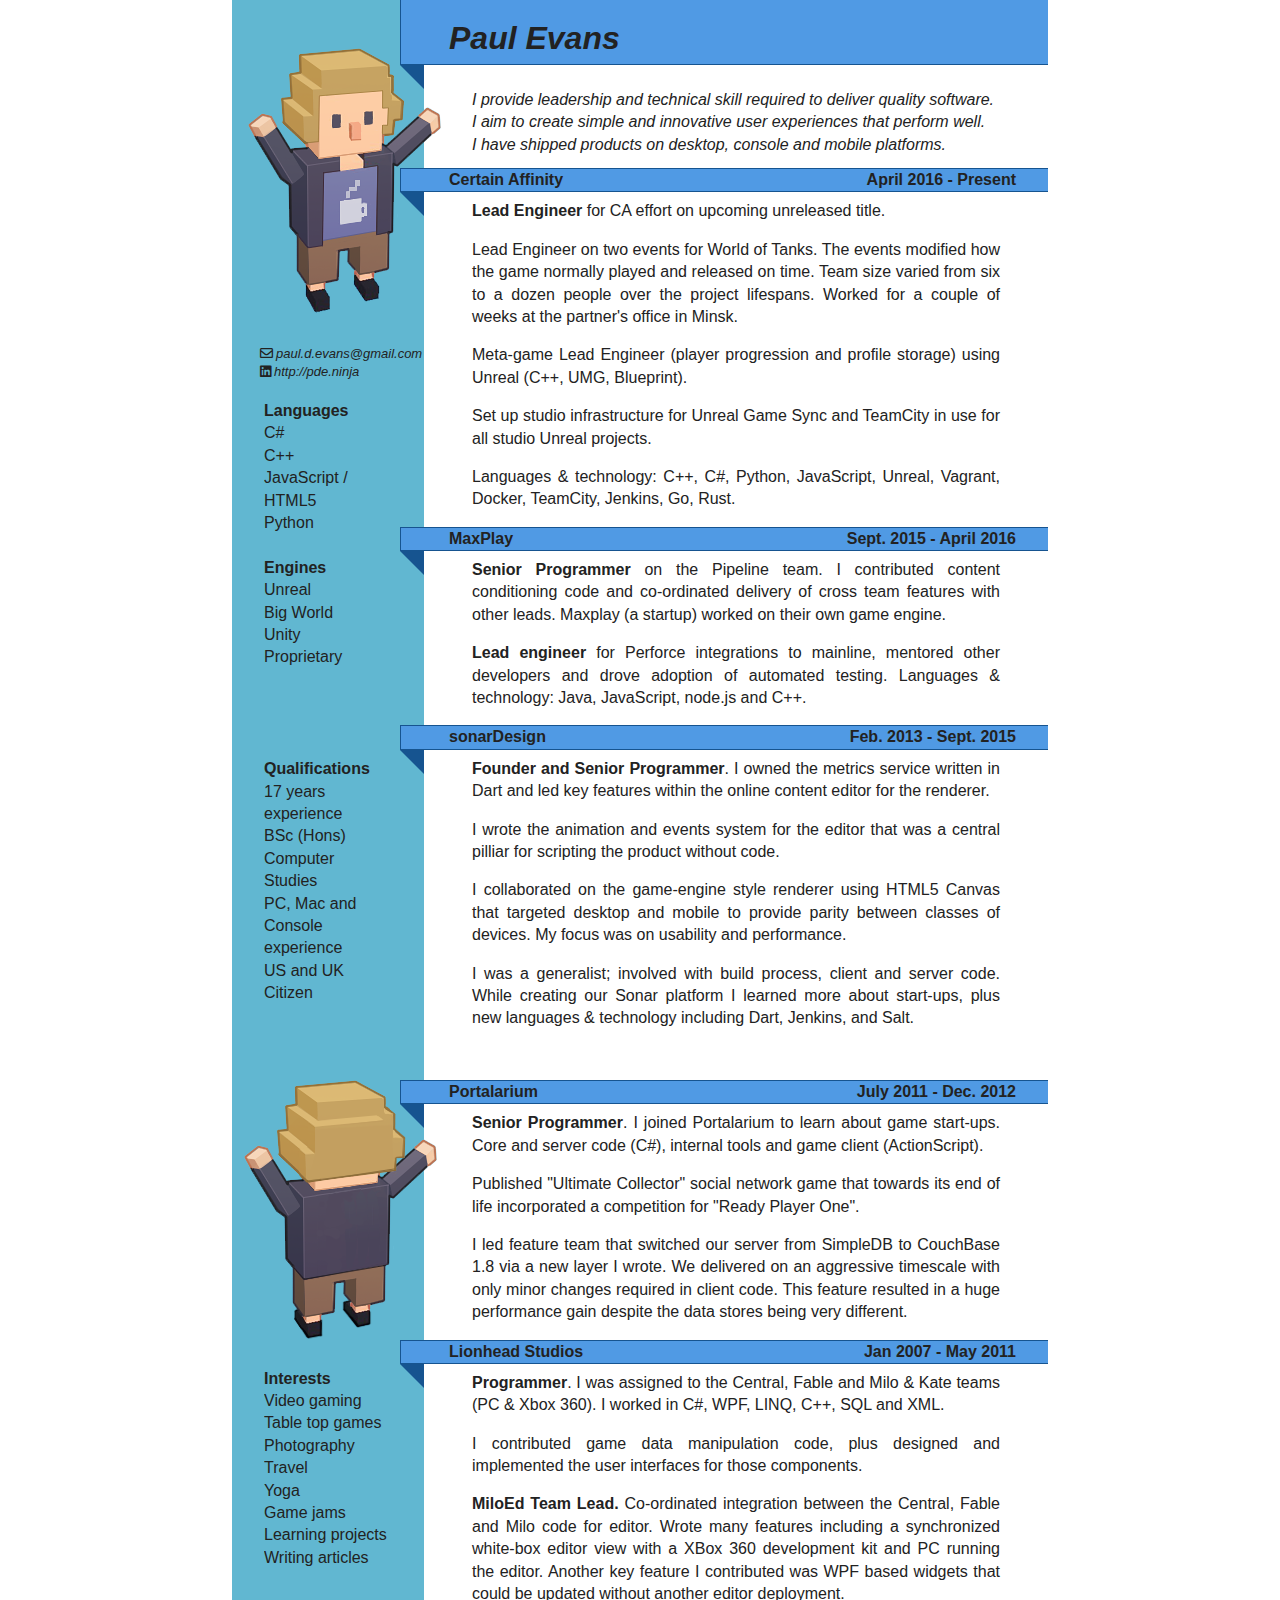
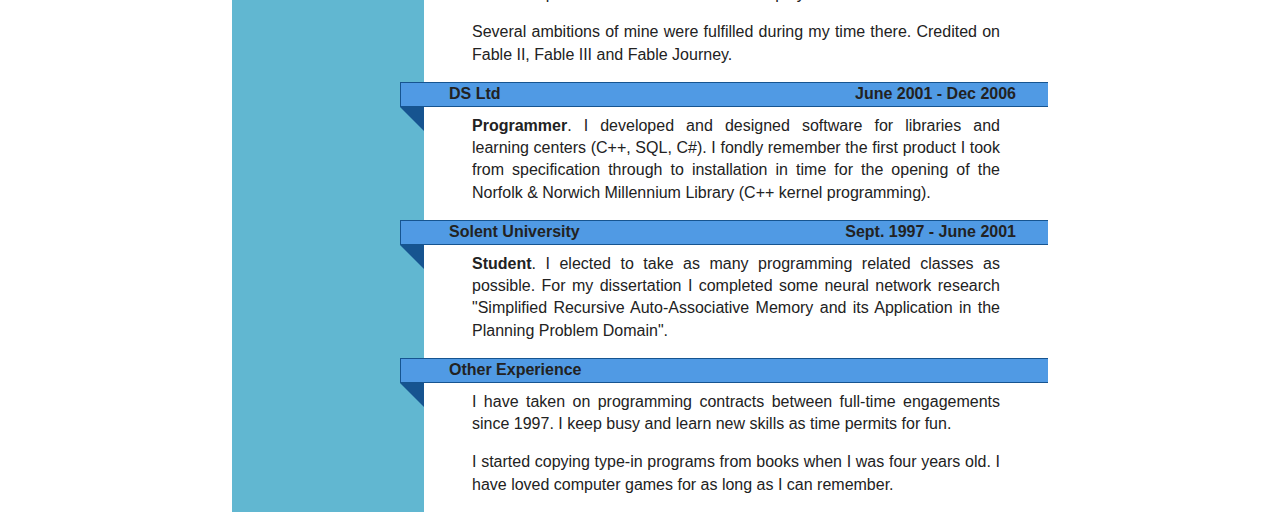
==== commit 95cc17c8: "Fixed a few inconsistencies in the text about languages and tech" ====
--- a/index.html
+++ b/index.html
@@ -114,7 +114,7 @@
                         <p>Meta-game Lead Engineer (player progression and profile storage) using Unreal (C++, UMG, Blueprint).</p>
                         <p>Set up studio infrastructure for Unreal Game Sync and TeamCity in use for all studio Unreal
                             projects.</p>
-                        <p>Languages & technologies: C++, C#, Python, JavaScript, Unreal, Vagrant, Docker, TeamCity, Jenkins, Go, Rust.</p>
+                        <p>Languages &amp; technology: C++, C#, Python, JavaScript, Unreal, Vagrant, Docker, TeamCity, Jenkins, Go, Rust.</p>
                     </article>
                 </article>
                 <article>
@@ -130,9 +130,8 @@
                         <p><span class="jobRole">Senior Programmer</span> on the Pipeline team. I contributed content
                             conditioning code and
                             co-ordinated delivery of cross team features with other leads. Maxplay (a startup) worked on their own game engine.</p>
-                        <p><span class="jobRole">Lead engineer</span> for Perforce integrations to mainline, mentor
-                            other developers and drive adoption
-                            of automated testing. Languages: Java, Javascript and C++.</p>
+                        <p><span class="jobRole">Lead engineer</span> for Perforce integrations to mainline, mentored
+                            other developers and drove adoption of automated testing. Languages &amp; technology: Java, JavaScript, node.js and C++.</p>
                     </article>
                 </article>
             </li>
@@ -153,8 +152,8 @@
                             the product without code.</p>
                         <p>I collaborated on the game-engine style renderer using HTML5 Canvas that targeted desktop
                             and mobile to provide parity between classes of devices. My focus was on usability and performance.</p>
-                        <p>I was a generalist - involved with build process, client and server code. Learned more about start-ups plus new
-                            languages and technologies (Dart, Jenkins, Salt) while creating verticals for our Sonar platform.</p>
+                        <p>I was a generalist; involved with build process, client and server code. While creating our Sonar platform
+                            I learned more about start-ups, plus new languages &amp; technology including Dart, Jenkins, and Salt.</p>
                     </article>
                 </article>
             </li>
@@ -254,7 +253,7 @@
                         <p><span class="jobRole">Programmer</span>. I developed and designed software for libraries and learning centers (C++, SQL,
                             C#).
                             I fondly remember the first product I took from specification through to installation
-                            in time for the opening of the Norfolk & Norwich Millennium Library (C++ kernel
+                            in time for the opening of the Norfolk &amp; Norwich Millennium Library (C++ kernel
                             programming).</p>
                     </article>
                 </article>
--- a/css/201805_clips.css
+++ b/css/201805_clips.css
@@ -140,6 +140,10 @@
 }
 
 */
+
+body > section > address {
+    z-index: 1;
+}
 
 body > section > address.author {
     border-bottom:  solid rgba(22, 84, 144, 1.0);
